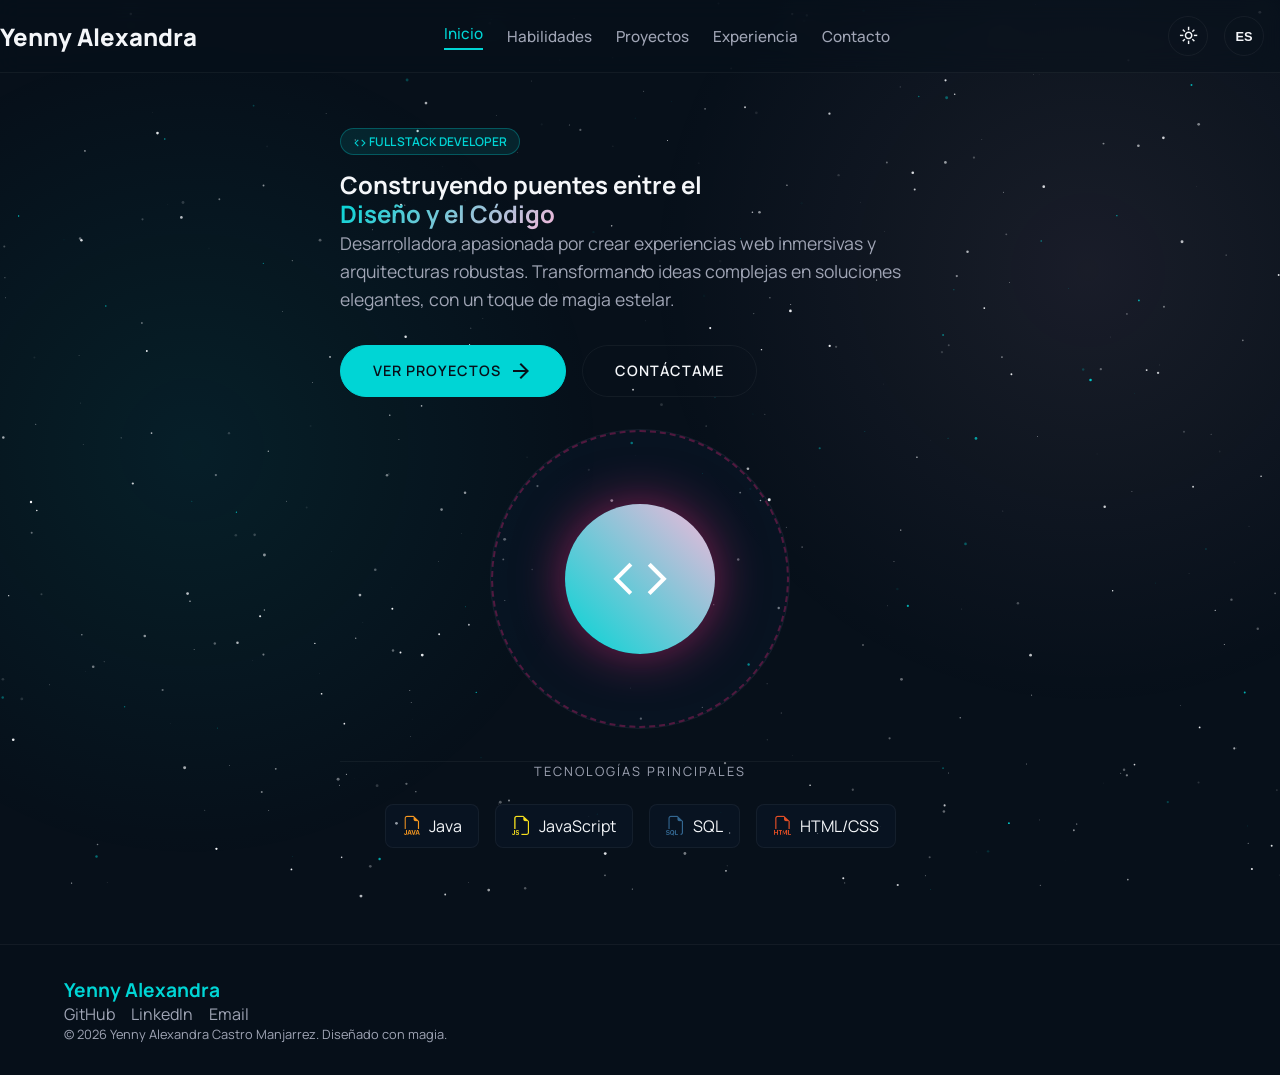
==== index.html @ cb9889ee "holi" ====
<!DOCTYPE html>
<html lang="es">
<head>
  <meta charset="UTF-8">
  <meta name="viewport" content="width=device-width, initial-scale=1.0">
  <title>Yenny Alexandra | Inicio</title>
  <link rel="stylesheet" href="/src/style.css">
  <link href="https://fonts.googleapis.com/css2?family=Material+Symbols+Outlined:opsz,wght,FILL,GRAD@20..48,100..700,0..1,-50..200" rel="stylesheet" />
  <link rel="stylesheet" href="https://cdn.jsdelivr.net/npm/bootstrap-icons@1.11.3/font/bootstrap-icons.min.css">
</head>
<body>
  <div class="gradient-bg"></div>
  <canvas id="starfield"></canvas>

  <nav class="navbar">
    <div class="container nav-container">
      <a href="/index.html" class="nav-brand">Yenny Alexandra</a>
      <div class="nav-links">
        <a href="/index.html" class="nav-link active" data-i18n="nav.home">Home</a>
        <a href="/skills.html" class="nav-link" data-i18n="nav.skills">Skills</a>
        <a href="/proyectos.html" class="nav-link" data-i18n="nav.projects">Projects</a>
        <a href="/experiencia.html" class="nav-link" data-i18n="nav.experience">Experience</a>
        <a href="/contacto.html" class="nav-link" data-i18n="nav.contact">Contact</a>
      </div>
      <div class="flex items-center gap-4" style="margin-left: 2rem; margin-right: 1rem;">
        <button id="theme-toggle" class="btn-icon" style="width: 2.5rem; height: 2.5rem;"><span class="material-symbols-outlined" style="font-size: 1.2rem;">light_mode</span></button>
        <button id="lang-toggle" class="btn-icon" style="width: 2.5rem; height: 2.5rem; font-weight: 700; font-size: 0.8rem;">ES</button>
      </div>
      <button id="mobile-menu-btn" class="mobile-menu-btn">
        <span class="material-symbols-outlined">menu</span>
      </button>
    </div>
    <div id="mobile-menu" class="mobile-menu">
      <a href="/index.html" class="nav-link active" data-i18n="nav.home">Home</a>
      <a href="/skills.html" class="nav-link" data-i18n="nav.skills">Skills</a>
      <a href="/proyectos.html" class="nav-link" data-i18n="nav.projects">Projects</a>
      <a href="/experiencia.html" class="nav-link" data-i18n="nav.experience">Experience</a>
      <a href="/contacto.html" class="nav-link" data-i18n="nav.contact">Contact</a>
    </div>
  </nav>

  <main class="container">
    <section class="flex flex-col md:flex-row items-center justify-between gap-8 animate-fade-up">
      <div style="flex: 1; max-width: 600px;">
        <div class="chip chip-comet mb-4">
          <span class="material-symbols-outlined" style="font-size: 14px; vertical-align: middle;">code</span> <span data-i18n="hero.subtitle">Full Stack Developer</span>
        </div>
        <h1 class="hero-title">
          <span data-i18n="hero.title1">Construyendo puentes entre el</span> <br>
          <span class="text-gradient" data-i18n="hero.title2">Diseño y el Código</span>
        </h1>
        <p class="text-muted mb-8" style="font-size: 1.1rem; line-height: 1.6;" data-i18n="hero.desc">
          Desarrolladora apasionada por crear experiencias web inmersivas y arquitecturas robustas. Transformando ideas complejas en soluciones elegantes, con un toque de magia estelar.
        </p>
        <div class="flex gap-4" style="flex-wrap: wrap;">
          <a href="/proyectos.html" class="btn btn-primary">
            <span data-i18n="hero.btn.projects">Ver Proyectos</span> <span class="material-symbols-outlined">arrow_forward</span>
          </a>
          <a href="/contacto.html" class="btn btn-outline" data-i18n="hero.btn.contact">
            Contáctame
          </a>
        </div>
      </div>
      <div style="flex: 1; display: flex; justify-content: center; position: relative;">
        <!-- Abstract Decoration -->
        <div class="glass-panel" style="width: 300px; height: 300px; border-radius: 50%; display: flex; align-items: center; justify-content: center; position: relative;">
          <div style="position: absolute; width: 100%; height: 100%; border: 2px dashed rgba(255,42,133,0.3); border-radius: 50%; animation: spin 20s linear infinite;"></div>
          <div style="width: 150px; height: 150px; background: linear-gradient(45deg, var(--accent-comet), var(--accent-sunset)); border-radius: 50%; box-shadow: 0 0 50px rgba(255,42,133,0.5); display: flex; align-items: center; justify-content: center;">
            <span class="material-symbols-outlined" style="font-size: 4rem; color: #fff;">code</span>
          </div>
        </div>
      </div>
    </section>

    <section class="mt-8 pt-8 animate-fade-up" style="border-top: 1px solid rgba(255,255,255,0.05); text-align: center;">
      <p class="text-muted mb-6" style="font-size: 0.8rem; text-transform: uppercase; letter-spacing: 2px;" data-i18n="tech.title">Tecnologías Principales</p>
      <div class="flex justify-center gap-4" style="flex-wrap: wrap;">
        <div class="glass-panel" style="padding: 0.5rem 1rem; border-radius: 0.5rem; display: flex; align-items: center; gap: 0.5rem;"><i class="bi bi-filetype-java" style="font-size: 1.2rem; color: #f89820;"></i> Java</div>
        <div class="glass-panel" style="padding: 0.5rem 1rem; border-radius: 0.5rem; display: flex; align-items: center; gap: 0.5rem;"><i class="bi bi-filetype-js" style="font-size: 1.2rem; color: #f7df1e;"></i> JavaScript</div>
        <div class="glass-panel" style="padding: 0.5rem 1rem; border-radius: 0.5rem; display: flex; align-items: center; gap: 0.5rem;"><i class="bi bi-filetype-sql" style="font-size: 1.2rem; color: #336791;"></i> SQL</div>
        <div class="glass-panel" style="padding: 0.5rem 1rem; border-radius: 0.5rem; display: flex; align-items: center; gap: 0.5rem;"><i class="bi bi-filetype-html" style="font-size: 1.2rem; color: #e34f26;"></i> HTML/CSS</div>
      </div>
    </section>
  </main>

  <footer>
    <div class="container footer-container">
      <div style="font-weight: 700; font-size: 1.2rem; color: var(--accent-comet);">Yenny Alexandra</div>
      <div class="flex gap-4">
        <a href="#" class="text-muted">GitHub</a>
        <a href="#" class="text-muted">LinkedIn</a>
        <a href="#" class="text-muted">Email</a>
      </div>
      <p class="text-muted" style="font-size: 0.8rem;" data-i18n="footer.desc">© 2026 Yenny Alexandra Castro Manjarrez. Designed with magic.</p>
    </div>
  </footer>

  <style>
    @keyframes spin { 100% { transform: rotate(360deg); } }
  </style>
  <script type="module" src="/src/main.js"></script>
</body>
</html>
---- src/style.css ----
@import url('https://fonts.googleapis.com/css2?family=Manrope:wght@400;500;600;700;800&family=JetBrains+Mono:wght@400;500&family=Inter:wght@400;500;600&display=swap');

:root {
  --bg-space: #07101a;
  --bg-cosmic: #0a1b2d;
  --accent-teal: #00D5D5;
  --accent-pink: #F4B8DA;
  --accent-purple: #9D7BCE;
  --accent-comet: #00D5D5; /* Primary accent mapped to teal */
  --accent-sunset: #F4B8DA; /* Secondary accent mapped to pink */
  --text-light: #F4F6F9;
  --text-muted: #A0A5B5;
  --font-main: 'Manrope', 'Inter', system-ui, sans-serif;
  --font-mono: 'JetBrains Mono', monospace;
  --navbar-bg: rgba(7, 16, 26, 0.4);
  --navbar-scrolled: rgba(7, 16, 26, 0.85);
  --glass-bg: rgba(10, 27, 45, 0.4);
  --glass-hover: rgba(10, 27, 45, 0.7);
  --glass-border: rgba(255, 255, 255, 0.05);
  --form-bg: rgba(17, 22, 37, 0.5);
  --modal-overlay: rgba(0, 0, 0, 0.6);
  --bg-glow-1: rgba(0, 213, 213, 0.08);
  --bg-glow-2: rgba(244, 184, 218, 0.08);
}

[data-theme="light"] {
  --bg-space: #f8fafc;
  --bg-cosmic: #ffffff;
  --accent-teal: #0284c7;
  --accent-pink: #d946ef;
  --accent-purple: #9333ea;
  --accent-comet: #0284c7;
  --accent-sunset: #d946ef;
  --text-light: #0f172a;
  --text-muted: #475569;
  --navbar-bg: rgba(248, 250, 252, 0.6);
  --navbar-scrolled: rgba(248, 250, 252, 0.9);
  --glass-bg: rgba(255, 255, 255, 0.6);
  --glass-hover: rgba(255, 255, 255, 0.95);
  --glass-border: rgba(0, 0, 0, 0.08);
  --form-bg: rgba(255, 255, 255, 0.8);
  --modal-overlay: rgba(255, 255, 255, 0.6);
  --bg-glow-1: rgba(2, 132, 199, 0.15);
  --bg-glow-2: rgba(217, 70, 239, 0.15);
}

* {
  box-sizing: border-box;
  margin: 0;
  padding: 0;
}

body {
  font-family: var(--font-main);
  background-color: var(--bg-space);
  color: var(--text-light);
  overflow-x: hidden;
  min-height: 100vh;
  display: flex;
  flex-direction: column;
  padding-top: 6rem;
}

/* Ambient Background */
.gradient-bg {
  position: fixed;
  inset: 0;
  z-index: -2;
  pointer-events: none;
  background: radial-gradient(circle at 15% 50%, var(--bg-glow-1), transparent 35%),
              radial-gradient(circle at 85% 30%, var(--bg-glow-2), transparent 35%);
}

#starfield {
  position: fixed;
  top: 0;
  left: 0;
  width: 100vw;
  height: 100vh;
  z-index: -1;
  pointer-events: none;
}

/* Utility */
.container {
  max-width: 1280px;
  margin: 0 auto;
  padding-inline: 1.5rem;
}
@media (min-width: 768px) {
  .container { padding-inline: 4rem; }
}

main {
  flex-grow: 1;
  padding-top: 2rem;
  padding-bottom: 6rem;
}

/* Typography */
h1, h2, h3, h4, h5, h6 { font-weight: 700; line-height: 1.2; }
a { text-decoration: none; color: inherit; transition: all 0.3s ease; }
ul { list-style: none; }

.text-gradient {
  background: linear-gradient(135deg, var(--accent-comet) 0%, var(--accent-sunset) 100%);
  -webkit-background-clip: text;
  -webkit-text-fill-color: transparent;
}
.text-muted { color: var(--text-muted); }
.text-comet { color: var(--accent-comet); }
.text-sunset { color: var(--accent-sunset); }

/* Navbar */
.navbar {
  position: fixed;
  top: 0;
  width: 100%;
  z-index: 50;
  background: var(--navbar-bg);
  backdrop-filter: blur(12px);
  -webkit-backdrop-filter: blur(12px);
  border-bottom: 1px solid var(--glass-border);
  transition: all 0.3s ease;
}
.navbar.scrolled {
  background: var(--navbar-scrolled);
  box-shadow: 0 4px 30px rgba(0, 0, 0, 0.3);
}

.nav-container {
  display: flex;
  justify-content: space-between;
  align-items: center;
  padding: 1rem 0;
}

.nav-brand {
  font-size: 1.5rem;
  font-weight: 800;
  color: var(--text-light);
  
}
.nav-brand:hover {
  transform: scale(1.05);
  color: var(--accent-comet);
}

.nav-links {
  display: none;
}
@media (min-width: 992px) {
  .nav-links {
    display: flex;
    align-items: center;
    gap: 1.5rem;
  }
}

.nav-link {
  font-size: 0.95rem;
  font-weight: 500;
  color: var(--text-muted);
  white-space: nowrap;
}
.nav-link:hover { color: var(--accent-comet); }
.nav-link.active {
  color: var(--accent-comet);
  border-bottom: 2px solid var(--accent-comet);
  padding-bottom: 4px;
}

.mobile-menu-btn {
  display: block;
  background: none;
  border: none;
  color: var(--text-light);
  font-size: 1.5rem;
  cursor: pointer;
}
@media (min-width: 992px) {
  .mobile-menu-btn { display: none; }
}

.mobile-menu {
  display: none;
  flex-direction: column;
  background: var(--navbar-scrolled);
  backdrop-filter: blur(10px);
  position: absolute;
  top: 100%;
  left: 0;
  width: 100%;
  padding: 1rem;
  border-bottom: 1px solid var(--glass-border);
}
.mobile-menu.active { display: flex; }
.mobile-menu .nav-link { padding: 1rem; display: block; border-bottom: 1px solid var(--glass-border); }

/* Buttons */
.btn {
  display: inline-flex;
  align-items: center;
  justify-content: center;
  gap: 0.5rem;
  padding: 0.8rem 2rem;
  border-radius: 9999px;
  font-weight: 600;
  font-size: 0.9rem;
  text-transform: uppercase;
  letter-spacing: 1px;
  cursor: pointer;
  border: none;
  transition: all 0.3s ease;
}

.btn-primary {
  background: var(--accent-teal);
  border: 1px solid var(--accent-teal);
  color: #07101a;
}
.btn-primary:hover {
  background: #00e5e5;
  border-color: #00e5e5;
  color: #07101a;
  box-shadow: 0 0 20px rgba(0, 213, 213, 0.4);
  transform: translateY(-2px);
}

.btn-outline {
  background: transparent;
  border: 1px solid var(--glass-border);
  color: var(--text-light);
}
.btn-outline:hover {
  border-color: var(--accent-comet);
  color: var(--accent-comet);
  background: rgba(0, 213, 213, 0.05);
  transform: translateY(-2px);
}

.btn-icon {
  display: inline-flex;
  align-items: center;
  justify-content: center;
  width: 3rem;
  height: 3rem;
  border-radius: 50%;
  border: 1px solid var(--glass-border);
  color: var(--text-light);
  background: transparent;
  transition: all 0.3s ease;
  flex-shrink: 0;
  cursor: pointer;
}
.btn-icon:hover {
  border-color: var(--accent-teal);
  color: var(--accent-teal);
  background: rgba(0, 213, 213, 0.05);
  transform: translateY(-2px);
}

/* Glass Panels & Cards */
.glass-panel {
  background: var(--glass-bg);
  backdrop-filter: blur(12px);
  -webkit-backdrop-filter: blur(12px);
  border: 1px solid var(--glass-border);
  border-radius: 1rem;
}

.glass-card {
  background: var(--glass-bg);
  backdrop-filter: blur(12px);
  border: 1px solid var(--glass-border);
  border-radius: 1rem;
  transition: all 0.3s ease;
}
.glass-card:hover {
  background: var(--glass-hover);
  border-color: var(--accent-comet);
  box-shadow: 0 10px 30px rgba(0, 213, 213, 0.15);
  transform: translateY(-4px);
}

.comet-card {
  position: relative;
  overflow: hidden;
}
.comet-card::before {
  content: '';
  position: absolute;
  top: -2px; left: -2px; right: -2px; bottom: -2px;
  background: linear-gradient(45deg, transparent, transparent, var(--accent-comet), var(--accent-sunset), transparent, transparent);
  background-size: 200% 200%;
  z-index: -1;
  opacity: 0;
  border-radius: inherit;
  transition: opacity 0.3s ease;
}
.comet-card:hover::before {
  opacity: 1;
  animation: cometScroll 3s linear infinite;
}

/* Flex Grid System (Vanilla CSS alternatives) */
.grid { display: grid; gap: 1.5rem; }
.grid-cols-1 { grid-template-columns: 1fr; }
.grid-cols-2 { grid-template-columns: repeat(2, 1fr); }
.gap-6 { gap: 1.5rem; }

@media (min-width: 768px) {
  .md\:grid-cols-2 { grid-template-columns: repeat(2, 1fr); }
  .md\:grid-cols-12 { grid-template-columns: repeat(12, 1fr); }
  .md\:col-span-4 { grid-column: span 4; }
  .md\:col-span-5 { grid-column: span 5; }
  .md\:col-span-7 { grid-column: span 7; }
  .md\:col-span-8 { grid-column: span 8; }
}
@media (min-width: 1024px) {
  .lg\:grid-cols-2 { grid-template-columns: repeat(2, 1fr); }
  .lg\:grid-cols-3 { grid-template-columns: repeat(3, 1fr); }
}

.flex { display: flex; }
.flex-col { flex-direction: column; }
.items-center { align-items: center; }
.justify-between { justify-content: space-between; }
.justify-center { justify-content: center; }
.gap-2 { gap: 0.5rem; }
.gap-4 { gap: 1rem; }
.gap-8 { gap: 2rem; }
.flex-grow { flex-grow: 1; }
.mx-auto { margin-left: auto;  }
.text-center { text-align: center; }
.w-full { width: 100%; }

/* Spacing */
.mb-2 { margin-bottom: 0.5rem; }
.mb-4 { margin-bottom: 1rem; }
.mb-6 { margin-bottom: 1.5rem; }
.mb-8 { margin-bottom: 2rem; }
.mt-4 { margin-top: 1rem; }
.mt-8 { margin-top: 2rem; }
.p-6 { padding: 1.5rem; }
.p-8 { padding: 2rem; }

/* Forms */
.form-input {
  width: 100%;
  background: var(--form-bg);
  border: 1px solid var(--glass-border);
  border-radius: 0.5rem;
  padding: 0.8rem 1rem;
  color: var(--text-light);
  font-family: var(--font-main);
  transition: all 0.3s ease;
}
.form-input:focus {
  outline: none;
  border-color: var(--accent-comet);
  box-shadow: 0 0 10px rgba(255, 42, 133, 0.2);
}

/* Footer */
footer {
  background: var(--navbar-scrolled);
  border-top: 1px solid var(--glass-border);
  padding: 2rem 0;
  margin-top: auto;
}

/* Modals */
.modal {
  position: fixed;
  inset: 0;
  z-index: 100;
  display: flex;
  align-items: center;
  justify-content: center;
  background: var(--modal-overlay);
  backdrop-filter: blur(5px);
  padding: 1.5rem;
  opacity: 0;
  pointer-events: none;
  transition: all 0.3s ease;
}
.modal.active {
  opacity: 1;
  pointer-events: auto;
}
.modal-content {
  position: relative;
  width: 100%;
  max-width: 1100px;
  background: var(--bg-cosmic);
  padding: 1rem;
  border-radius: 1rem;
  box-shadow: 0 10px 40px rgba(0,0,0,0.5);
  border: 1px solid var(--glass-border);
  transform: translateY(20px);
  transition: all 0.3s ease;
  height: 80vh;
  display: flex;
  flex-direction: column;
}
.modal.active .modal-content {
  transform: translateY(0);
}
.modal-header {
  display: flex;
  justify-content: space-between;
  align-items: center;
  margin-bottom: 1rem;
}
.modal-body {
  flex-grow: 1;
  position: relative;
  border-radius: 0.5rem;
  overflow: hidden;
  background: var(--bg-space);
}
.modal-body iframe {
  width: 100%;
  height: 100%;
  border: none;
}
.loading-spinner {
  position: absolute;
  top: 50%;
  left: 50%;
  transform: translate(-50%, -50%);
  display: flex;
  flex-direction: column;
  align-items: center;
  gap: 1rem;
  color: var(--text-muted);
}
.spinner {
  width: 40px;
  height: 40px;
  border: 4px solid rgba(0, 213, 213, 0.2);
  border-left-color: var(--accent-teal);
  border-radius: 50%;
  animation: spin 1s linear infinite;
}
@keyframes spin {
  100% { transform: rotate(360deg); }
}

/* Animations */
.animate-fade-up {
  animation: fadeUp 0.8s ease-out forwards;
}
@keyframes fadeUp {
  from { opacity: 0; transform: translateY(30px); }
  to { opacity: 1; transform: translateY(0); }
}

/* Timeline */
.timeline {
  position: relative;
  padding-left: 2rem;
}
.timeline::before {
  content: '';
  position: absolute;
  left: 0;
  top: 0;
  bottom: 0;
  width: 2px;
  background: linear-gradient(to bottom, var(--accent-comet), var(--accent-sunset));
  border-radius: 2px;
}
.timeline-item {
  position: relative;
  margin-bottom: 2rem;
}
.timeline-dot {
  position: absolute;
  left: -2.35rem;
  top: 0.25rem;
  width: 1rem;
  height: 1rem;
  border-radius: 50%;
  background: var(--accent-comet);
  box-shadow: 0 0 10px var(--accent-comet);
}
.timeline-item:nth-child(even) .timeline-dot {
  background: var(--accent-sunset);
  box-shadow: 0 0 10px var(--accent-sunset);
}

/* Chips */
.chip {
  display: inline-block;
  padding: 0.25rem 0.75rem;
  border-radius: 9999px;
  font-size: 0.75rem;
  font-weight: 600;
  text-transform: uppercase;
  background: rgba(255, 255, 255, 0.05);
  border: 1px solid rgba(255, 255, 255, 0.1);
  color: var(--text-light);
}
.chip-comet {
  background: rgba(0, 213, 213, 0.1);
  border-color: rgba(0, 213, 213, 0.3);
  color: var(--accent-comet);
}
.chip-sunset {
  background: rgba(244, 184, 218, 0.1);
  border-color: rgba(244, 184, 218, 0.3);
  color: var(--accent-sunset);
}
.chip-teal {
  background: rgba(0, 213, 213, 0.1);
  border-color: rgba(0, 213, 213, 0.3);
  color: var(--accent-teal);
}
.chip-purple {
  background: rgba(157, 123, 206, 0.1);
  border-color: rgba(157, 123, 206, 0.3);
  color: var(--accent-purple);
}
.chip-gray {
  background: rgba(255, 255, 255, 0.05);
  border-color: rgba(255, 255, 255, 0.15);
  color: var(--text-muted);
}
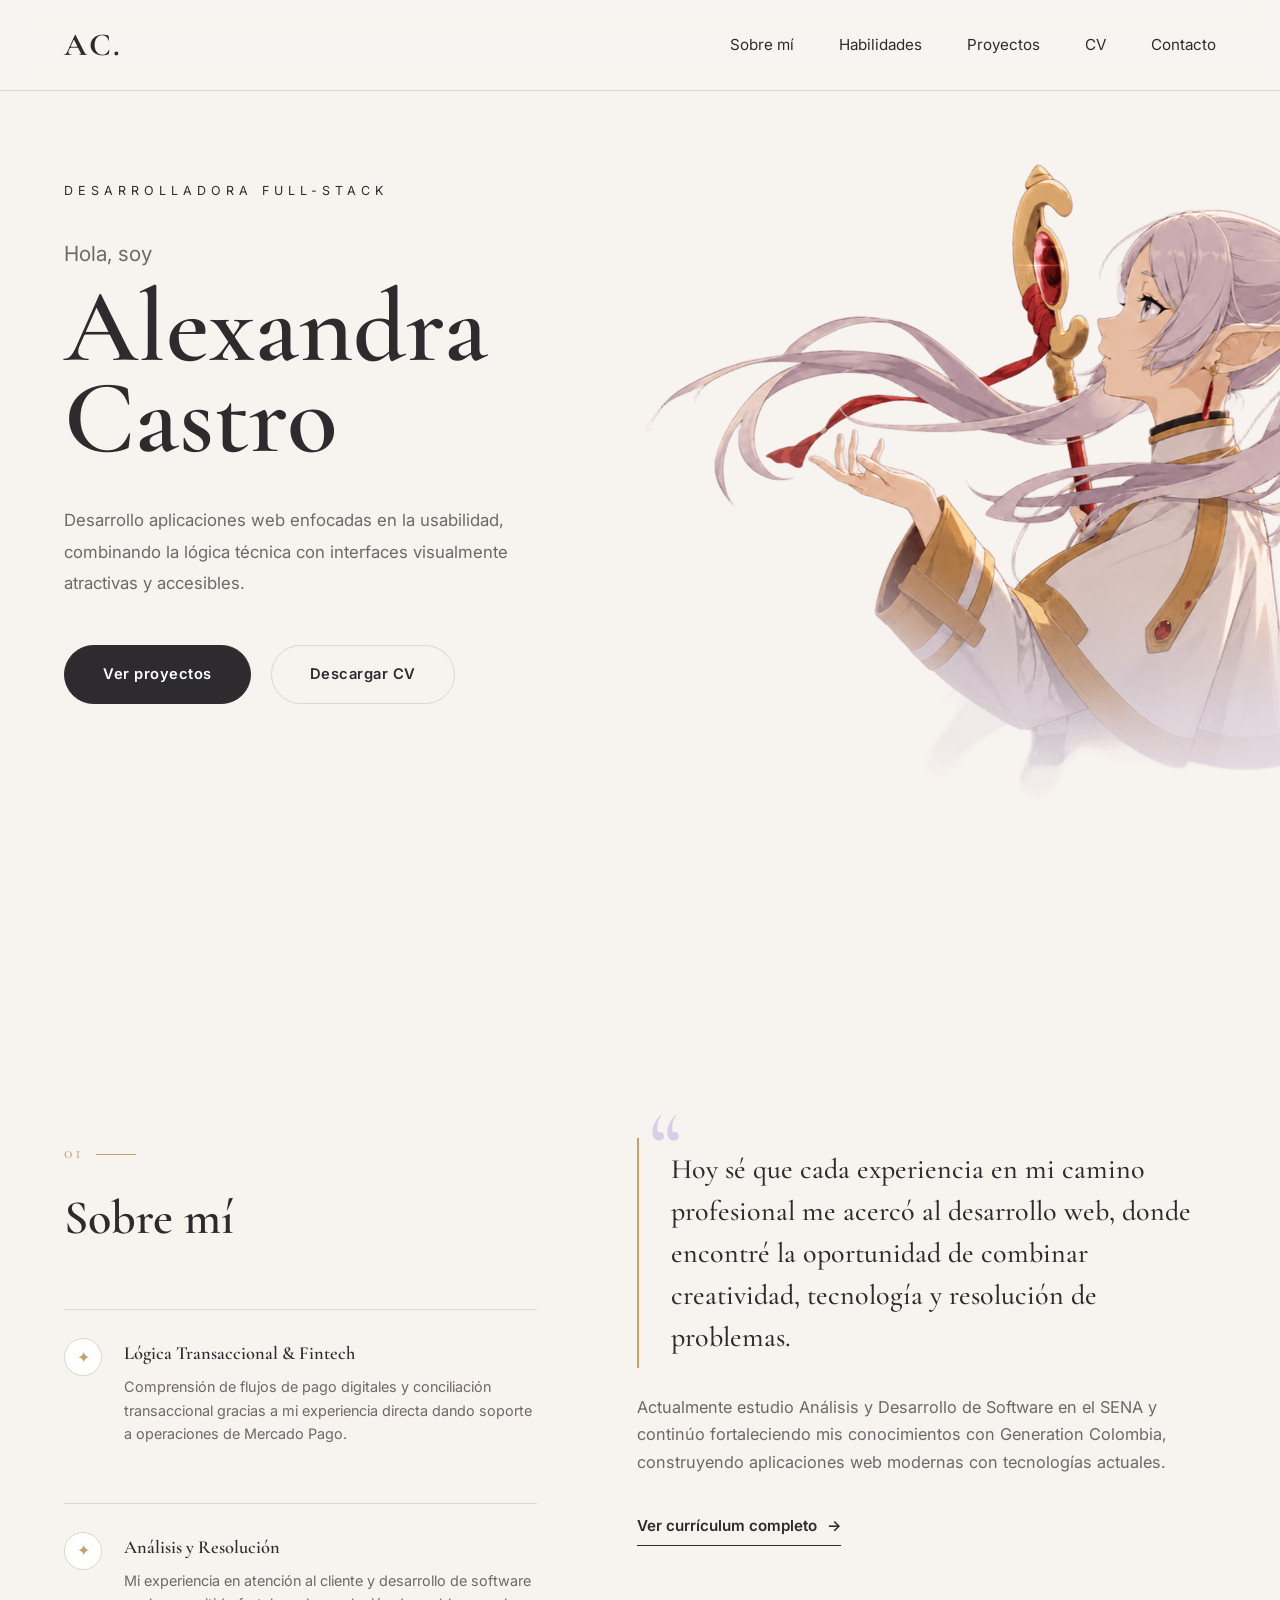
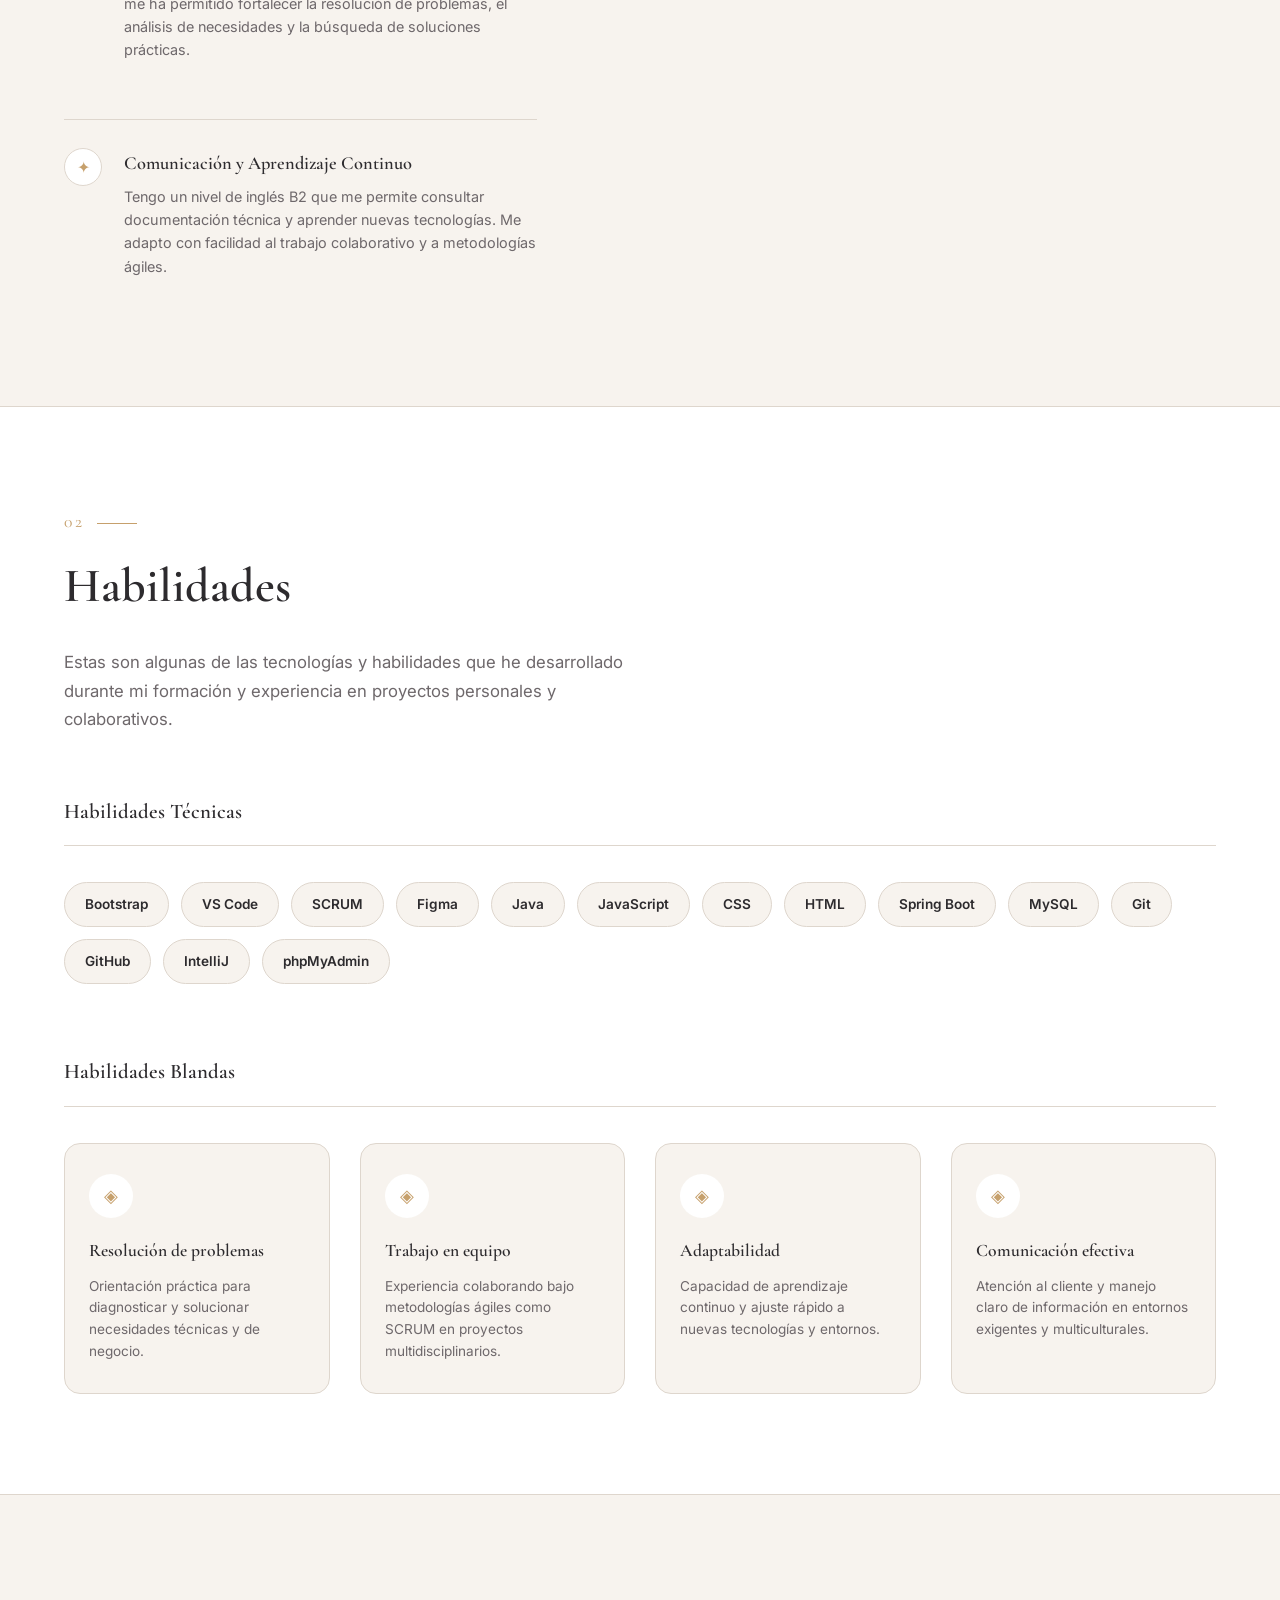
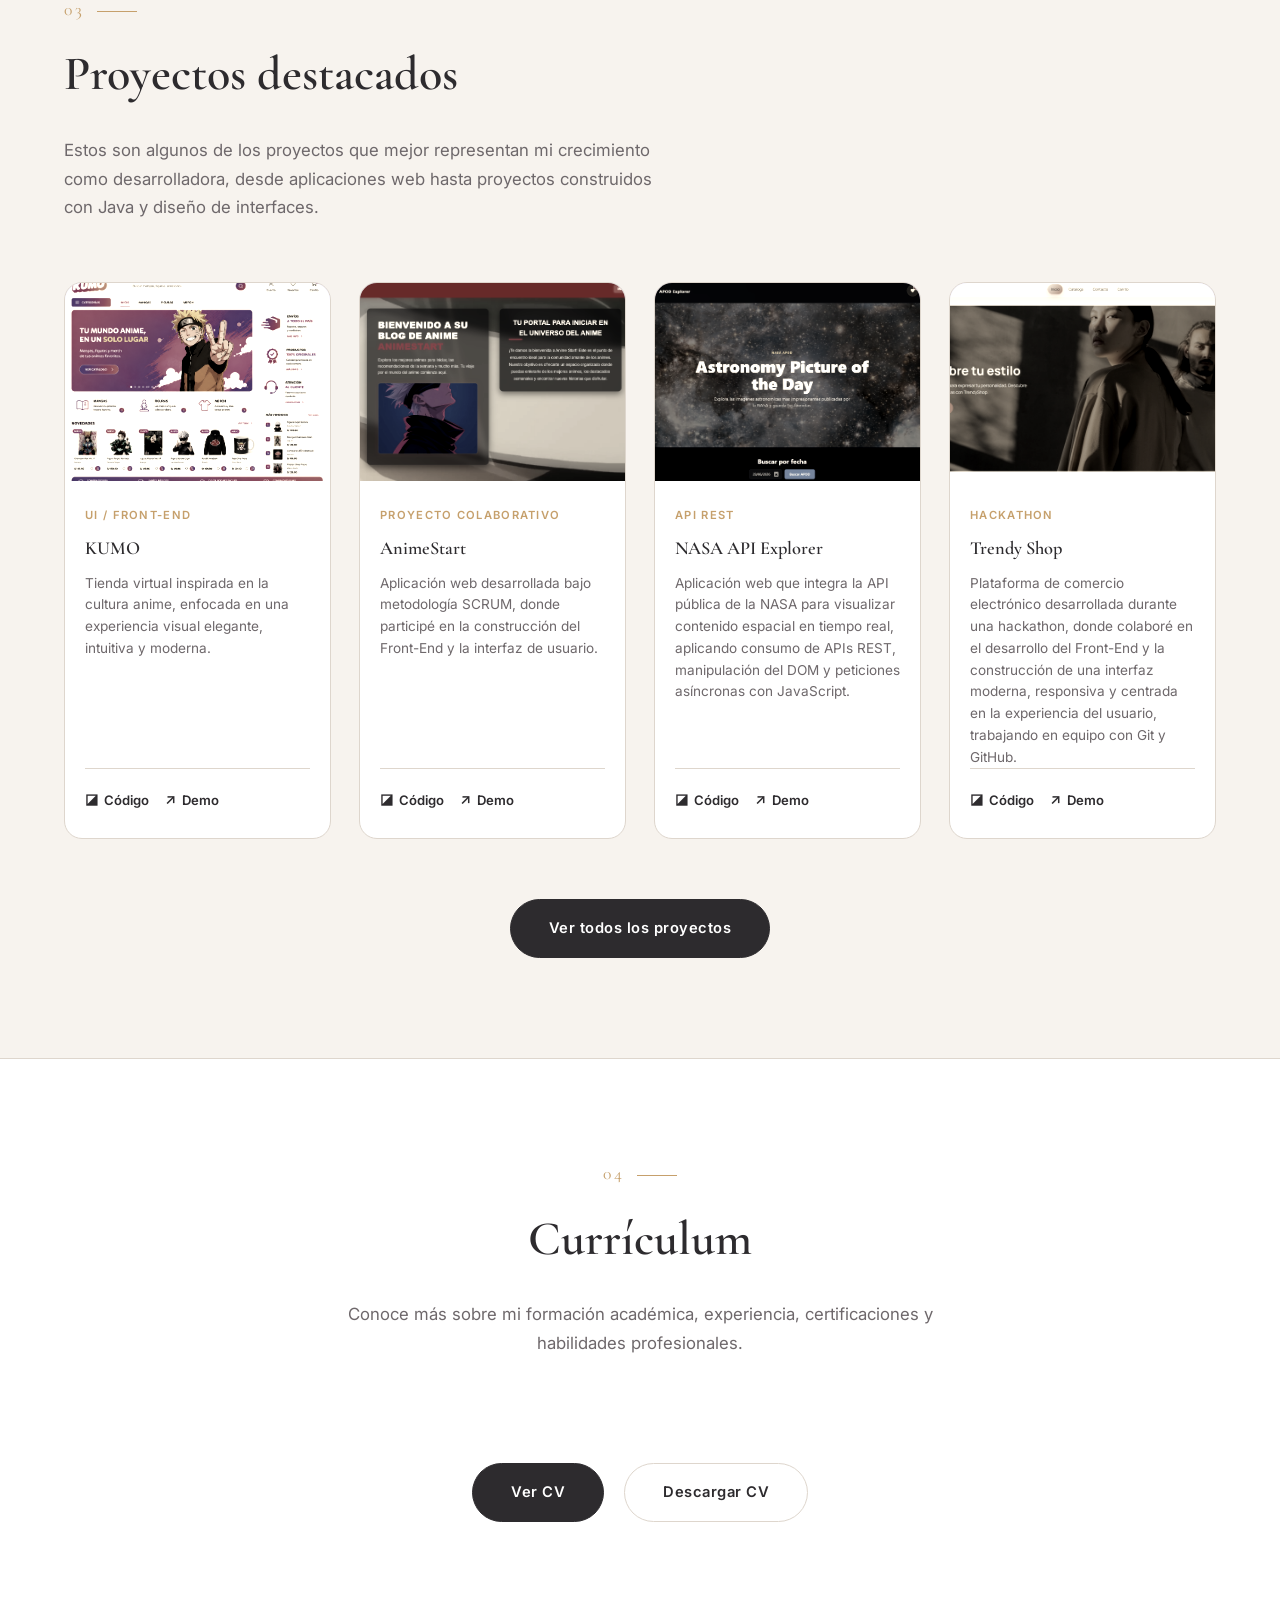
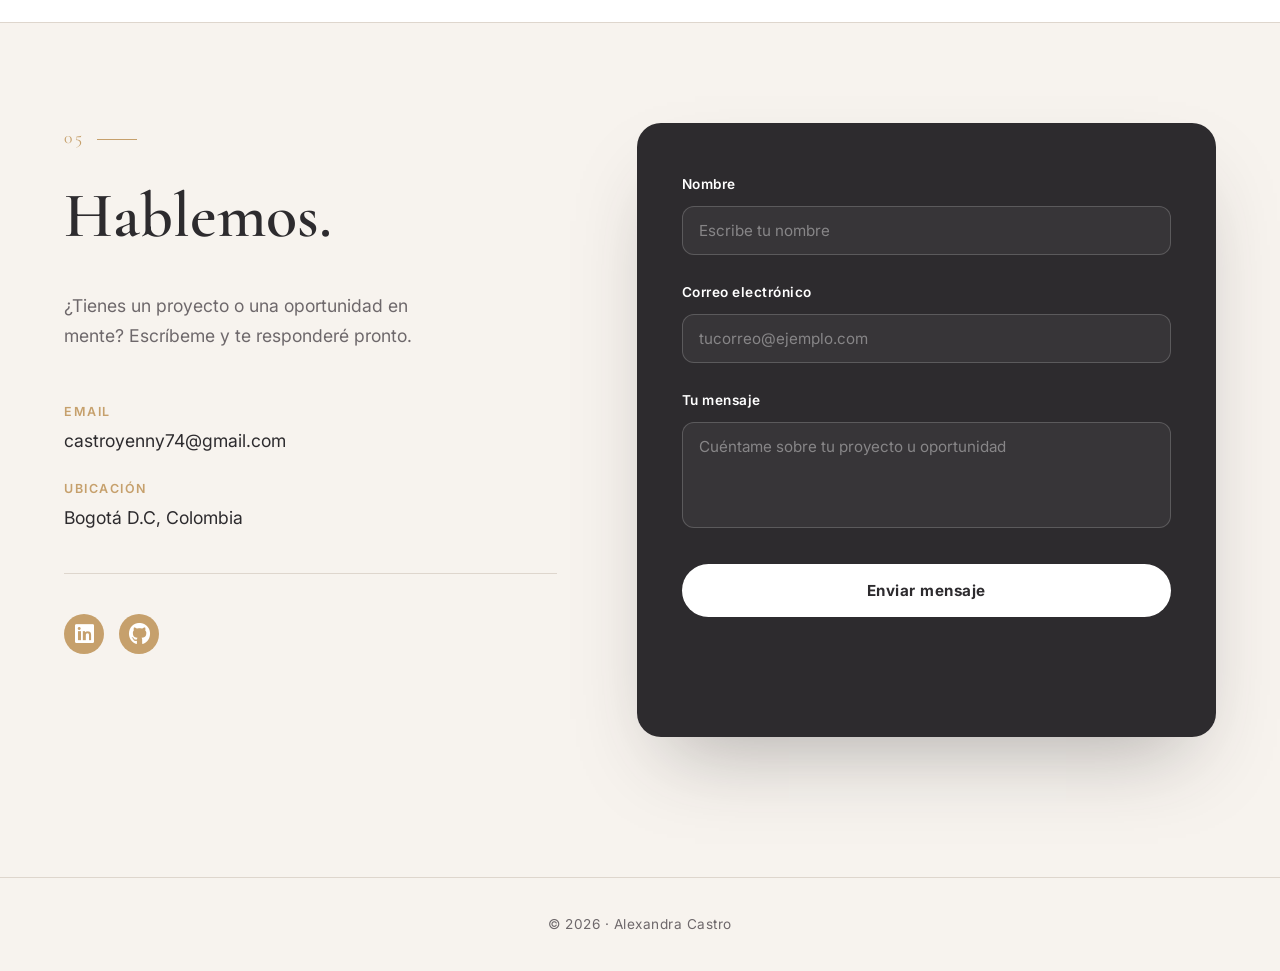
==== commit df029a8b: "Se suben cambios portafolio" ====
--- a/index.html
+++ b/index.html
@@ -1,103 +1,417 @@
 <!DOCTYPE html>
 <html lang="es">
+
 <head>
-  <meta charset="UTF-8">
-  <meta name="viewport" content="width=device-width, initial-scale=1.0">
-  <title>Yenny Alexandra | Inicio</title>
-  <link rel="stylesheet" href="/src/style.css">
-  <link href="https://fonts.googleapis.com/css2?family=Material+Symbols+Outlined:opsz,wght,FILL,GRAD@20..48,100..700,0..1,-50..200" rel="stylesheet" />
-  <link rel="stylesheet" href="https://cdn.jsdelivr.net/npm/bootstrap-icons@1.11.3/font/bootstrap-icons.min.css">
+    <meta charset="UTF-8">
+    <meta name="viewport" content="width=device-width, initial-scale=1.0">
+    <title>Alexandra Castro | Desarrolladora Full-Stack</title>
+    <link rel="preconnect" href="https://fonts.googleapis.com">
+    <link rel="preconnect" href="https://fonts.gstatic.com" crossorigin>
+    <link rel="icon" type="image/png" href="img/option.png">
+    <link rel="stylesheet" href="https://cdnjs.cloudflare.com/ajax/libs/font-awesome/6.5.2/css/all.min.css">
+    <link
+        href="https://fonts.googleapis.com/css2?family=Cormorant+Garamond:wght@400;500;600;700&family=Inter:wght@300;400;500;600&display=swap"
+        rel="stylesheet">
+    <link rel="stylesheet" href="css/style.css">
 </head>
+
 <body>
-  <div class="gradient-bg"></div>
-  <canvas id="starfield"></canvas>
-
-  <nav class="navbar">
-    <div class="container nav-container">
-      <a href="/index.html" class="nav-brand">Yenny Alexandra</a>
-      <div class="nav-links">
-        <a href="/index.html" class="nav-link active" data-i18n="nav.home">Home</a>
-        <a href="/skills.html" class="nav-link" data-i18n="nav.skills">Skills</a>
-        <a href="/proyectos.html" class="nav-link" data-i18n="nav.projects">Projects</a>
-        <a href="/experiencia.html" class="nav-link" data-i18n="nav.experience">Experience</a>
-        <a href="/contacto.html" class="nav-link" data-i18n="nav.contact">Contact</a>
-      </div>
-      <div class="flex items-center gap-4" style="margin-left: 2rem; margin-right: 1rem;">
-        <button id="theme-toggle" class="btn-icon" style="width: 2.5rem; height: 2.5rem;"><span class="material-symbols-outlined" style="font-size: 1.2rem;">light_mode</span></button>
-        <button id="lang-toggle" class="btn-icon" style="width: 2.5rem; height: 2.5rem; font-weight: 700; font-size: 0.8rem;">ES</button>
-      </div>
-      <button id="mobile-menu-btn" class="mobile-menu-btn">
-        <span class="material-symbols-outlined">menu</span>
-      </button>
-    </div>
-    <div id="mobile-menu" class="mobile-menu">
-      <a href="/index.html" class="nav-link active" data-i18n="nav.home">Home</a>
-      <a href="/skills.html" class="nav-link" data-i18n="nav.skills">Skills</a>
-      <a href="/proyectos.html" class="nav-link" data-i18n="nav.projects">Projects</a>
-      <a href="/experiencia.html" class="nav-link" data-i18n="nav.experience">Experience</a>
-      <a href="/contacto.html" class="nav-link" data-i18n="nav.contact">Contact</a>
-    </div>
-  </nav>
-
-  <main class="container">
-    <section class="flex flex-col md:flex-row items-center justify-between gap-8 animate-fade-up">
-      <div style="flex: 1; max-width: 600px;">
-        <div class="chip chip-comet mb-4">
-          <span class="material-symbols-outlined" style="font-size: 14px; vertical-align: middle;">code</span> <span data-i18n="hero.subtitle">Full Stack Developer</span>
+    <header class="encabezado">
+        <div class="contenedor">
+            <a href="#inicio" class="logo">AC.</a>
+            <nav class="barra-navegacion">
+                <ul class="enlaces-navegacion">
+                    <li><a href="#sobre-mi">Sobre mí</a></li>
+                    <li><a href="#habilidades">Habilidades</a></li>
+                    <li><a href="#proyectos">Proyectos</a></li>
+                    <li><a href="#cv">CV</a></li>
+                    <li><a href="#contacto">Contacto</a></li>
+                </ul>
+            </nav>
+            <button class="boton-menu" aria-label="Abrir menú">
+                <span></span>
+                <span></span>
+                <span></span>
+            </button>
         </div>
-        <h1 class="hero-title">
-          <span data-i18n="hero.title1">Construyendo puentes entre el</span> <br>
-          <span class="text-gradient" data-i18n="hero.title2">Diseño y el Código</span>
-        </h1>
-        <p class="text-muted mb-8" style="font-size: 1.1rem; line-height: 1.6;" data-i18n="hero.desc">
-          Desarrolladora apasionada por crear experiencias web inmersivas y arquitecturas robustas. Transformando ideas complejas en soluciones elegantes, con un toque de magia estelar.
-        </p>
-        <div class="flex gap-4" style="flex-wrap: wrap;">
-          <a href="/proyectos.html" class="btn btn-primary">
-            <span data-i18n="hero.btn.projects">Ver Proyectos</span> <span class="material-symbols-outlined">arrow_forward</span>
-          </a>
-          <a href="/contacto.html" class="btn btn-outline" data-i18n="hero.btn.contact">
-            Contáctame
-          </a>
+    </header>
+    <main>
+
+        <!-- =========================== Inicio ==================================0-->
+        <section id="inicio">
+            <div id="particulas-hero"></div>
+            <div class="contenedor">
+                <div class="contenido-inicio">
+                    <span>Desarrolladora Full-Stack</span>
+                    <p class="saludo-inicio">
+                        Hola, soy
+                    </p>
+                    <h1>
+                        Alexandra <br> Castro
+                    </h1>
+                    <p class="descripcion-inicio">
+                        Desarrollo aplicaciones web enfocadas en la usabilidad, combinando la lógica técnica con
+                        interfaces visualmente atractivas y accesibles.
+                    </p>
+                    <div class="botones-inicio">
+                        <a href="#proyectos" class="boton-primario">
+                            Ver proyectos
+                        </a>
+                        <a href="documentos/CV-YennyCastro.pdf" target="_blank" class="boton-secundario">
+                            Descargar CV
+                        </a>
+                    </div>
+                </div>
+                <figure class="imagen-inicio">
+                    <div class="tarjeta-fotografia">
+                        <img src="img/option.png" alt="Fotografía de Yenny Castro">
+                    </div>
+                </figure>
+            </div>
+        </section>
+
+        <!-- ===================================== Sobre mí =====================================-->
+        <section id="sobre-mi">
+            <div class="contenedor grid-sobre-mi">
+
+                <!-- Columna Izquierda: Títulos y Datos Clave -->
+                <div class="columna-titulo" data-reveal>
+                    <span class="numero-seccion">01</span>
+                    <h2>Sobre mí</h2>
+
+                    <!-- Datos clave resumidos de tu CV -->
+                    <div class="destacados-perfil" data-reveal="stagger">
+                        <div class="destacado-item">
+                            <span class="destacado-punto">✦</span>
+                            <div>
+                                <h4> Lógica Transaccional & Fintech </h4>
+                                <p>Comprensión de flujos de pago digitales y conciliación transaccional gracias a mi
+                                    experiencia directa dando soporte a operaciones de Mercado Pago.</p>
+                            </div>
+                        </div>
+                        <div class="destacado-item">
+                            <span class="destacado-punto">✦</span>
+                            <div>
+                                <h4>Análisis y Resolución</h4>
+                                <p>Mi experiencia en atención al cliente y desarrollo de software me ha permitido
+                                    fortalecer la resolución de problemas, el análisis de necesidades y la búsqueda de
+                                    soluciones prácticas.</p>
+                            </div>
+                        </div>
+                        <div class="destacado-item">
+                            <span class="destacado-punto">✦</span>
+                            <div>
+                                <h4>Comunicación y Aprendizaje Continuo</h4>
+                                <p>Tengo un nivel de inglés B2 que me permite consultar documentación técnica y aprender
+                                    nuevas tecnologías. Me adapto con facilidad al trabajo colaborativo y a metodologías
+                                    ágiles.</p>
+                            </div>
+                        </div>
+                    </div>
+                </div>
+
+                <!-- Columna Derecha: Tu Historia / Storytelling -->
+                <div class="columna-texto" data-reveal>
+                    <p class="parrafo-destacado">
+                        Hoy sé que cada experiencia en mi camino profesional me acercó al desarrollo web, donde encontré
+                        la oportunidad de combinar creatividad, tecnología y resolución de problemas.
+                    </p>
+
+                    <p>
+                        Actualmente estudio Análisis y Desarrollo de Software en el SENA y continúo fortaleciendo mis
+                        conocimientos con Generation Colombia, construyendo aplicaciones web modernas con
+                        tecnologías actuales.
+                    </p>
+
+                    <a href="#cv" class="enlace-texto">
+                        Ver currículum completo <span class="flecha">→</span>
+                    </a>
+                </div>
+        </section>
+
+        <!-- ==================== Habilidades ============================ -->
+        <section id="habilidades">
+            <div class="contenedor">
+                <span class="numero-seccion">02</span>
+                <h2>Habilidades</h2>
+                <p class="descripcion-seccion">
+                    Estas son algunas de las tecnologías y habilidades que he desarrollado
+                    durante mi formación y experiencia en proyectos personales y colaborativos.
+                </p>
+
+                <!-- Habilidades Técnicas -->
+                <div class="bloque-habilidades" data-reveal>
+                    <h3 class="titulo-bloque">Habilidades Técnicas</h3>
+                    
+
+                    <div class="chips-herramientas">
+                        <span class="chip-herramienta">Bootstrap</span>
+                        <span class="chip-herramienta">VS Code</span>
+                        <span class="chip-herramienta">SCRUM</span>
+                        <span class="chip-herramienta">Figma</span>
+                        <span class="chip-herramienta">Java</span>
+                        <span class="chip-herramienta">JavaScript</span>
+                        <span class="chip-herramienta">CSS</span>
+                        <span class="chip-herramienta">HTML</span>
+                        <span class="chip-herramienta">Spring Boot</span>
+                        <span class="chip-herramienta">MySQL</span>
+                        <span class="chip-herramienta">Git</span>
+                        <span class="chip-herramienta">GitHub</span>
+                        <span class="chip-herramienta">IntelliJ</span>
+                        <span class="chip-herramienta">phpMyAdmin</span>
+                    </div>
+                </div>
+
+                <!-- Habilidades Blandas -->
+                <div class="bloque-habilidades" data-reveal="stagger">
+                    <h3 class="titulo-bloque">Habilidades Blandas</h3>
+                    <div class="grid-blandas">
+                        <div class="habilidad-blanda">
+                            <span class="habilidad-blanda-icono">◈</span>
+                            <h4>Resolución de problemas</h4>
+                            <p>Orientación práctica para diagnosticar y solucionar necesidades técnicas y de negocio.
+                            </p>
+                        </div>
+                        <div class="habilidad-blanda">
+                            <span class="habilidad-blanda-icono">◈</span>
+                            <h4>Trabajo en equipo</h4>
+                            <p>Experiencia colaborando bajo metodologías ágiles como SCRUM en proyectos
+                                multidisciplinarios.</p>
+                        </div>
+                        <div class="habilidad-blanda">
+                            <span class="habilidad-blanda-icono">◈</span>
+                            <h4>Adaptabilidad</h4>
+                            <p>Capacidad de aprendizaje continuo y ajuste rápido a nuevas tecnologías y entornos.</p>
+                        </div>
+                        <div class="habilidad-blanda">
+                            <span class="habilidad-blanda-icono">◈</span>
+                            <h4>Comunicación efectiva</h4>
+                            <p>Atención al cliente y manejo claro de información en entornos exigentes y
+                                multiculturales.</p>
+                        </div>
+                    </div>
+                </div>
+            </div>
+        </section>
+
+        <!-- ================= PROYECTOS DESTACADOS ================= -->
+        <section id="proyectos">
+            <div class="contenedor">
+                <span class="numero-seccion">03</span>
+                <h2>Proyectos destacados</h2>
+                <p class="descripcion-seccion">
+                    Estos son algunos de los proyectos que mejor representan mi
+                    crecimiento como desarrolladora, desde aplicaciones web hasta
+                    proyectos construidos con Java y diseño de interfaces.
+                </p>
+                <div class="cuadricula-proyectos">
+                    <article class="tarjeta-proyecto">
+                        <div class="imagen-proyecto">
+                            <img src="img/kumo.png" alt="KUMO">
+                        </div>
+                        <div class="informacion-proyecto">
+                            <span class="categoria-proyecto">
+                                UI / Front-End
+                            </span>
+                            <h3>KUMO</h3>
+                            <p>
+                                Tienda virtual inspirada en la cultura anime,
+                                enfocada en una experiencia visual elegante,
+                                intuitiva y moderna.
+                            </p>
+                            <div class="enlaces-proyecto">
+                                <a href="https://github.com/Nachht/Kumo.git" target="_blank" class="enlace-proyecto"
+                                    aria-label="Ver código en GitHub">
+                                    <span class="icono-enlace">◪</span> Código
+                                </a>
+                                <a href="https://kumo-demo.vercel.app" target="_blank" class="enlace-proyecto"
+                                    aria-label="Ver demo en vivo">
+                                    <span class="icono-enlace">↗</span> Demo
+                                </a>
+                            </div>
+                        </div>
+                    </article>
+
+                    <article class="tarjeta-proyecto">
+                        <div class="imagen-proyecto">
+                            <img src="img/animestart.png" alt="AnimeStart">
+                        </div>
+                        <div class="informacion-proyecto">
+                            <span class="categoria-proyecto">
+                                Proyecto colaborativo
+                            </span>
+                            <h3>AnimeStart</h3>
+                            <p>
+                                Aplicación web desarrollada bajo metodología SCRUM,
+                                donde participé en la construcción del Front-End
+                                y la interfaz de usuario.
+                            </p>
+                            <div class="enlaces-proyecto">
+                                <a href="https://github.com/Nachht/AnimeStart" target="_blank" class="enlace-proyecto"
+                                    aria-label="Ver código en GitHub">
+                                    <span class="icono-enlace">◪</span> Código
+                                </a>
+                                <a href="https://animestart.pages.dev/" target="_blank" class="enlace-proyecto"
+                                    aria-label="Ver demo en vivo">
+                                    <span class="icono-enlace">↗</span> Demo
+                                </a>
+                            </div>
+                    </article>
+
+                    <article class="tarjeta-proyecto">
+                        <div class="imagen-proyecto">
+                            <img src="img/nasa.png" alt="NASA API Explorer">
+                        </div>
+                        <div class="informacion-proyecto">
+                            <span class="categoria-proyecto"> API REST </span>
+                            <h3>NASA API Explorer</h3>
+                            <p>
+                                Aplicación web que integra la API pública de la NASA para visualizar contenido espacial
+                                en tiempo real, aplicando consumo de APIs REST, manipulación del DOM y peticiones
+                                asíncronas con JavaScript.
+                            </p>
+                            <div class="enlaces-proyecto">
+                                <a href="https://github.com/Camilo-Sanchez144/LAB_Using_NASA_API.git" target="_blank"
+                                    class="enlace-proyecto" aria-label="Ver código en GitHub">
+                                    <span class="icono-enlace">◪</span> Código
+                                </a>
+                                <a href="https://lab-using-nasa-api.pages.dev/" target="_blank" class="enlace-proyecto"
+                                    aria-label="Ver demo en vivo">
+                                    <span class="icono-enlace">↗</span> Demo
+                                </a>
+                            </div>
+                    </article>
+
+                    <article class="tarjeta-proyecto">
+                        <div class="imagen-proyecto">
+                            <img src="img/trendyshop.png" alt="Trendy Shop">
+                        </div>
+                        <div class="informacion-proyecto">
+                            <span class="categoria-proyecto"> Hackathon </span>
+                            <h3>Trendy Shop</h3>
+                            <p>
+                                Plataforma de comercio electrónico desarrollada durante una hackathon, donde colaboré en
+                                el desarrollo del Front-End y la construcción de una interfaz moderna, responsiva y
+                                centrada en la experiencia del usuario, trabajando en equipo con Git y GitHub.
+                            </p>
+                            <div class="enlaces-proyecto">
+                                <a href="https://github.com/Raydan08x/trendy-shop.git" target="_blank"
+                                    class="enlace-proyecto" aria-label="Ver código en GitHub">
+                                    <span class="icono-enlace">◪</span> Código
+                                </a>
+                                <a href="https://trendy-shop.castroyenny74.workers.dev" target="_blank"
+                                    class="enlace-proyecto" aria-label="Ver demo en vivo">
+                                    <span class="icono-enlace">↗</span> Demo
+                                </a>
+                            </div>
+                    </article>
+
+                </div>
+                <div class="contenedor-boton-proyectos">
+                    <a href="https://github.com/YenCastro?tab=repositories" class="boton-primario" target="_blank"
+                        rel="noopener noreferrer">
+                        Ver todos los proyectos
+                    </a>
+                </div>
+            </div>
+        </section>
+
+        <!-- ================= CV ================= -->
+        <section id="cv">
+            <div class="contenedor">
+                <span class="numero-seccion">04</span>
+                <h2>Currículum</h2>
+                <p class="descripcion-seccion">
+                    Conoce más sobre mi formación académica, experiencia,
+                    certificaciones y habilidades profesionales.
+                </p>
+                <div class="botones-inicio">
+                    <a href="documentos/CV-YennyCastro.pdf" target="_blank" class="boton-primario">
+                        Ver CV
+                    </a>
+                    <a href="documentos/CV-YennyCastro.pdf" download class="boton-secundario">
+                        Descargar CV
+                    </a>
+                </div>
+            </div>
+        </section>
+
+        <!-- ================= CONTACTO ================= -->
+        <section id="contacto">
+            <div class="contenedor grid-contacto">
+
+                <!-- Columna Izquierda -->
+                <div class="contacto-info" data-reveal>
+                    <span class="numero-seccion">05</span>
+                    <h2>Hablemos.</h2>
+                    <p class="contacto-subtitulo">
+                        ¿Tienes un proyecto o una oportunidad en mente? Escríbeme y te responderé pronto.
+                    </p>
+
+                    <div class="contacto-detalle">
+                        <div class="detalle-item">
+                            <span class="detalle-label">Email</span>
+                            <a href="mailto:castroyenny74@gmail.com">castroyenny74@gmail.com</a>
+                        </div>
+                        <div class="detalle-item">
+                            <span class="detalle-label">Ubicación</span>
+                            <span>Bogotá D.C, Colombia</span>
+                        </div>
+                    </div>
+
+                    <div class="redes-sociales">
+                        <a href="https://linkedin.com/in/alexandra-castro-web-developer" class="red-social"
+                            aria-label="LinkedIn" target="_blank" rel="noopener noreferrer">
+                            <i class="fa-brands fa-linkedin"></i>
+                        </a>
+
+                        <a href="https://github.com/YenCastro" class="red-social" aria-label="GitHub" target="_blank"
+                            rel="noopener noreferrer">
+                            <i class="fa-brands fa-github"></i>
+                        </a>
+                    </div>
+
+                </div>
+
+                <!-- Columna Derecha: Formulario -->
+                <form class="tarjeta-formulario" id="formulario-contacto" action="https://formspree.io/f/xeeyagjl"
+                    method="POST" data-reveal>
+
+                    <div class="campo-formulario">
+                        <label for="nombre">Nombre</label>
+                        <input type="text" id="nombre" name="name" placeholder="Escribe tu nombre" required>
+                    </div>
+
+                    <div class="campo-formulario">
+                        <label for="email">Correo electrónico</label>
+                        <input type="email" id="email" name="email" placeholder="tucorreo@ejemplo.com" required>
+                    </div>
+
+                    <div class="campo-formulario">
+                        <label for="mensaje">Tu mensaje</label>
+                        <textarea id="mensaje" name="message" rows="4"
+                            placeholder="Cuéntame sobre tu proyecto u oportunidad" required></textarea>
+                    </div>
+
+                    <button type="submit" class="boton-enviar" id="btnEnviar">
+                        Enviar mensaje
+                    </button>
+
+                    <p id="mensajeFormulario"></p>
+                </form>
+
+            </div>
+        </section>
+
+    </main>
+
+    <!-- ================= PIE DE PÁGINA ================= -->
+    <footer>
+        <div class="contenedor">
+            <p>© 2026 · Alexandra Castro</p>
         </div>
-      </div>
-      <div style="flex: 1; display: flex; justify-content: center; position: relative;">
-        <!-- Abstract Decoration -->
-        <div class="glass-panel" style="width: 300px; height: 300px; border-radius: 50%; display: flex; align-items: center; justify-content: center; position: relative;">
-          <div style="position: absolute; width: 100%; height: 100%; border: 2px dashed rgba(255,42,133,0.3); border-radius: 50%; animation: spin 20s linear infinite;"></div>
-          <div style="width: 150px; height: 150px; background: linear-gradient(45deg, var(--accent-comet), var(--accent-sunset)); border-radius: 50%; box-shadow: 0 0 50px rgba(255,42,133,0.5); display: flex; align-items: center; justify-content: center;">
-            <span class="material-symbols-outlined" style="font-size: 4rem; color: #fff;">code</span>
-          </div>
-        </div>
-      </div>
-    </section>
-
-    <section class="mt-8 pt-8 animate-fade-up" style="border-top: 1px solid rgba(255,255,255,0.05); text-align: center;">
-      <p class="text-muted mb-6" style="font-size: 0.8rem; text-transform: uppercase; letter-spacing: 2px;" data-i18n="tech.title">Tecnologías Principales</p>
-      <div class="flex justify-center gap-4" style="flex-wrap: wrap;">
-        <div class="glass-panel" style="padding: 0.5rem 1rem; border-radius: 0.5rem; display: flex; align-items: center; gap: 0.5rem;"><i class="bi bi-filetype-java" style="font-size: 1.2rem; color: #f89820;"></i> Java</div>
-        <div class="glass-panel" style="padding: 0.5rem 1rem; border-radius: 0.5rem; display: flex; align-items: center; gap: 0.5rem;"><i class="bi bi-filetype-js" style="font-size: 1.2rem; color: #f7df1e;"></i> JavaScript</div>
-        <div class="glass-panel" style="padding: 0.5rem 1rem; border-radius: 0.5rem; display: flex; align-items: center; gap: 0.5rem;"><i class="bi bi-filetype-sql" style="font-size: 1.2rem; color: #336791;"></i> SQL</div>
-        <div class="glass-panel" style="padding: 0.5rem 1rem; border-radius: 0.5rem; display: flex; align-items: center; gap: 0.5rem;"><i class="bi bi-filetype-html" style="font-size: 1.2rem; color: #e34f26;"></i> HTML/CSS</div>
-      </div>
-    </section>
-  </main>
-
-  <footer>
-    <div class="container footer-container">
-      <div style="font-weight: 700; font-size: 1.2rem; color: var(--accent-comet);">Yenny Alexandra</div>
-      <div class="flex gap-4">
-        <a href="#" class="text-muted">GitHub</a>
-        <a href="#" class="text-muted">LinkedIn</a>
-        <a href="#" class="text-muted">Email</a>
-      </div>
-      <p class="text-muted" style="font-size: 0.8rem;" data-i18n="footer.desc">© 2026 Yenny Alexandra Castro Manjarrez. Designed with magic.</p>
-    </div>
-  </footer>
-
-  <style>
-    @keyframes spin { 100% { transform: rotate(360deg); } }
-  </style>
-  <script type="module" src="/src/main.js"></script>
+    </footer>
+    <script src="js/main.js"></script>
 </body>
-</html>
+
+</html>
--- a/css/style.css
+++ b/css/style.css
@@ -0,0 +1,1120 @@
+/* ===============================   VARIABLES Y CONFIGURACIÓN GENERAL   =============================== */
+
+:root {
+    --background: #F7F3EE;
+    --white: #FFFFFF;
+    --text: #2D2B2E;
+    --text-light: #6E686B;
+    --accent: #C6A06C;
+    --secondary: #D8CEE8;
+    --highlight: #8D4A56;
+    --border: #DED6CD;
+    --title-font: "Cormorant Garamond", serif;
+    --body-font: "Inter", sans-serif;
+    --transition: .4s ease;
+}
+
+* {
+    margin: 0;
+    padding: 0;
+    box-sizing: border-box;
+}
+
+html {
+    scroll-behavior: smooth;
+}
+
+body {
+    background: var(--background);
+    color: var(--text);
+    font-family: var(--body-font);
+    line-height: 1.7;
+}
+
+img {
+    width: 100%;
+    display: block;
+}
+
+a {
+    text-decoration: none;
+    color: inherit;
+}
+
+ul {
+    list-style: none;
+}
+
+section {
+    padding: 100px 0;
+}
+
+.contenedor {
+    width: 90%;
+    max-width: 1250px;
+    margin: auto;
+}
+
+/* ===============================   TIPOGRAFÍA Y TÍTULOS GENERALES   =============================== */
+
+h1, h2, h3 {
+    font-family: var(--title-font);
+    font-weight: 600;
+}
+
+h1 {
+    font-size: 5.5rem;
+    line-height: .95;
+}
+
+h2 {
+    font-size: 3rem;
+    margin-bottom: 30px;
+}
+
+h3 {
+    font-size: 1.6rem;
+}
+
+p {
+    color: var(--text-light);
+    font-size: 1rem;
+}
+
+.descripcion-seccion {
+    max-width: 600px;
+    font-size: 1.05rem;
+    margin-top: -10px;
+    margin-bottom: 60px;
+}
+
+/* Etiqueta de numeración decorativa de cada sección */
+.numero-seccion {
+    display: inline-flex;
+    align-items: center;
+    font-family: var(--title-font);
+    font-size: 1.1rem;
+    color: var(--accent);
+    letter-spacing: 3px;
+    margin-bottom: 20px;
+}
+
+.numero-seccion::after {
+    content: "";
+    display: inline-block;
+    width: 40px;
+    height: 1px;
+    background: var(--accent);
+    margin-left: 12px;
+    vertical-align: middle;
+}
+
+
+/* ===============================   COMPONENTES REUTILIZABLES (BOTONES Y ENLACES)   =============================== */
+   
+.boton-primario,
+.boton-secundario {
+    display: inline-flex;
+    align-items: center;
+    justify-content: center;
+    padding: 16px 38px;
+    font-size: .92rem;
+    font-weight: 600;
+    letter-spacing: .5px;
+    border-radius: 50px;
+    transition: var(--transition);
+    cursor: pointer;
+}
+
+.boton-primario {
+    background: var(--text);
+    color: var(--white);
+    border: 1px solid var(--text);
+}
+
+.boton-primario:hover {
+    background: transparent;
+    color: var(--text);
+    transform: translateY(-3px);
+    box-shadow: 0 15px 30px -15px rgba(45,43,46,.4);
+}
+
+.boton-secundario {
+    background: transparent;
+    color: var(--text);
+    border: 1px solid var(--border);
+}
+
+.boton-secundario:hover {
+    border-color: var(--text);
+    background: var(--text);
+    color: var(--white);
+    transform: translateY(-3px);
+}
+
+/* Enlaces de texto con flecha interactiva */
+.enlace-texto {
+    display: inline-flex;
+    align-items: center;
+    gap: 8px;
+    margin-top: 25px;
+    font-weight: 600;
+    color: var(--text);
+    transition: var(--transition);
+    align-self: flex-start;
+}
+
+.enlace-texto:hover {
+    color: var(--accent);
+    transform: translateX(6px);
+}
+
+.enlace-texto .flecha {
+    transition: transform var(--transition);
+}
+
+.enlace-texto:hover .flecha {
+    transform: translateX(6px);
+}
+
+
+/* ===============================   ENCABEZADO (HEADER)   =============================== */
+
+.encabezado {
+    position: fixed;
+    top: 0;
+    left: 0;
+    width: 100%;
+    background: rgba(248, 245, 241, .92);
+    backdrop-filter: blur(12px);
+    z-index: 999;
+    border-bottom: 1px solid var(--border);
+}
+
+.encabezado .contenedor {
+    display: flex;
+    justify-content: space-between;
+    align-items: center;
+    height: 90px;
+}
+
+.logo {
+    font-family: var(--title-font);
+    font-size: 2rem;
+    font-weight: 700;
+    letter-spacing: 2px;
+}
+
+.enlaces-navegacion {
+    display: flex;
+    gap: 45px;
+}
+
+.enlaces-navegacion a {
+    font-size: .95rem;
+    transition: var(--transition);
+}
+
+.enlaces-navegacion a:hover {
+    color: var(--accent);
+}
+
+.boton-menu {
+    display: none;
+    background: none;
+    border: none;
+    cursor: pointer;
+}
+
+.boton-menu span {
+    display: block;
+    width: 25px;
+    height: 2px;
+    background: var(--text);
+    margin: 5px;
+}
+
+
+/* ===============================   SECCIÓN INICIO (HERO)  =============================== */
+
+#inicio {
+    min-height: 100vh;
+    display: flex;
+    align-items: flex-start; 
+    padding-top: 180px;      
+    overflow: hidden;
+}
+
+#inicio .contenedor {
+    display: grid;
+    grid-template-columns: 1fr 1fr;
+    align-items: start;      
+    gap: 100px;
+}
+
+/* Columna de Contenido (Texto) */
+.contenido-inicio {
+    display: flex;
+    flex-direction: column;
+    justify-content: center;
+}
+
+.contenido-inicio span {
+    letter-spacing: 5px;
+    text-transform: uppercase;
+    font-size: .78rem;
+    color: var(--text);
+}
+
+.saludo-inicio {
+    margin-top: 35px;
+    font-size: 1.3rem;
+    color: var(--text-light);
+}
+
+.contenido-inicio h1 {
+    margin-top: 10px;
+    font-size: 6.5rem; /* Ajustado para balance en resoluciones estándar */
+    line-height: .88;
+    font-weight: 600;
+}
+
+.descripcion-inicio {
+    margin-top: 40px;
+    max-width: 520px;
+    font-size: 1.05rem;
+    line-height: 1.9;
+}
+
+.botones-inicio {
+    margin-top: 45px;
+    display: flex;
+    gap: 20px;
+}
+
+/* Columna de Imagen */
+.imagen-inicio {
+    width: 100%;
+    max-width: 600px;
+    align-self: flex-start;
+}
+
+.tarjeta-fotografia {
+    background: transparent;
+    border: none;
+    box-shadow: none;
+    overflow: visible;
+}
+
+.tarjeta-fotografia img {
+    width: 180%;
+    transform: translate(-140px, -70px);
+    animation: zoom 12s ease infinite;
+}
+
+@keyframes zoom {
+    0%, 100% {
+        transform: translate(-140px, -70px) scale(1);
+    }
+    50% {
+        transform: translate(-140px, -70px) scale(1.05);
+    }
+}
+
+
+/*==========================         SOBRE MÍ            ===========================*/
+
+#sobre-mi{
+    position:relative;
+}
+
+.grid-sobre-mi{
+    display:grid;
+    grid-template-columns:.9fr 1.1fr;
+    gap:100px;
+}
+
+/* ---------- Columna Izquierda ---------- */
+.columna-titulo{
+    position:sticky;
+    top:130px;
+    align-self:start;
+}
+
+.numero-seccion{
+    display:block;
+    font-family:var(--title-font);
+    font-size:1.1rem;
+    color:var(--accent);
+    letter-spacing:3px;
+    margin-bottom:10px;
+}
+
+.numero-seccion::after{
+    content:"";
+    display:inline-block;
+    width:40px;
+    height:1px;
+    background:var(--accent);
+    margin-left:12px;
+    vertical-align:middle;
+}
+
+.columna-titulo h2{
+    position:relative;
+    margin-bottom:50px;
+}
+
+.destacados-perfil{
+    display:flex;
+    flex-direction:column;
+    gap:30px;
+}
+
+.destacado-item{
+    display:flex;
+    align-items:flex-start;
+    gap:22px;
+    padding:28px 0;
+    border-top:1px solid var(--border);
+}
+
+.destacado-punto{
+    display:flex;
+    align-items:center;
+    justify-content:center;
+    width:38px;
+    height:38px;
+    flex-shrink:0;
+    border-radius:50%;
+    background:var(--white);
+    border:1px solid var(--border);
+    color:var(--accent);
+    font-size:1rem;
+    transition:var(--transition);
+}
+
+.destacado-item:hover .destacado-punto{
+    background:var(--accent);
+    color:var(--white);
+    border-color:var(--accent);
+    transform:scale(1.08);
+}
+
+.destacado-item h4{
+    font-family:var(--title-font);
+    font-size:1.15rem;
+    font-weight:600;
+    margin-bottom:6px;
+    color:var(--text);
+}
+
+.destacado-item p{
+    font-size:.9rem;
+    line-height:1.6;
+}
+
+/* ---------- Columna Derecha ---------- */
+.columna-texto{
+    display:flex;
+    flex-direction:column;
+    gap:26px;
+}
+
+.parrafo-destacado{
+    font-family:var(--title-font);
+    font-size:1.75rem;
+    font-weight:500;
+    line-height:1.5;
+    color:var(--text);
+    position:relative;
+    padding:10px 0 10px 32px;
+    border-left:2px solid var(--accent);
+}
+
+.parrafo-destacado::before{
+    content:"“";
+    position:absolute;
+    top:-40px;
+    left:10px;
+    font-family:var(--title-font);
+    font-size:6rem;
+    color:var(--secondary);
+    line-height:1;
+    z-index:-1;
+}
+
+.columna-texto p:not(.parrafo-destacado){
+    font-size:1.02rem;
+    color:var(--text-light);
+}
+
+.enlace-texto{
+    display:inline-flex;
+    align-items:center;
+    gap:10px;
+    margin-top:10px;
+    font-family:var(--body-font);
+    font-size:.95rem;
+    font-weight:600;
+    color:var(--text);
+    width:fit-content;
+    padding-bottom:6px;
+    border-bottom:1px solid var(--text);
+    transition:var(--transition);
+}
+
+.enlace-texto .flecha{
+    transition:transform var(--transition);
+    display:inline-block;
+}
+
+.enlace-texto:hover{
+    color:var(--accent);
+    border-color:var(--accent);
+}
+
+.enlace-texto:hover .flecha{
+    transform:translateX(6px);
+}
+
+/* ---------- Responsive ---------- */
+@media (max-width:900px){
+    .grid-sobre-mi{
+        grid-template-columns:1fr;
+        gap:60px;
+    }
+
+    .columna-titulo{
+        position:static;
+    }
+
+    .parrafo-destacado{
+        font-size:1.4rem;
+    }
+}
+
+
+/*==========================         HABILIDADES            ===========================*/
+#habilidades{
+    background:var(--white);
+    border-top:1px solid var(--border);
+    border-bottom:1px solid var(--border);
+}
+
+.bloque-habilidades{
+    margin-bottom:70px;
+}
+
+.bloque-habilidades:last-child{
+    margin-bottom:0;
+}
+
+.titulo-bloque{
+    font-size:1.3rem;
+    margin-bottom:36px;
+    padding-bottom:16px;
+    border-bottom:1px solid var(--border);
+    color:var(--text);
+}
+
+/* ---------- Habilidades Técnicas ---------- */
+.grid-tecnicas{
+    display:grid;
+    grid-template-columns:repeat(2, 1fr);
+    gap:22px 50px;
+    margin-bottom:36px;
+}
+
+.habilidad-tecnica{
+    padding-bottom:20px;
+    border-bottom:1px solid var(--border);
+}
+
+.habilidad-encabezado{
+    display:flex;
+    justify-content:space-between;
+    align-items:center;
+    font-size:.98rem;
+    font-weight:600;
+    color:var(--text);
+}
+
+.nivel-puntos{
+    display:flex;
+    gap:6px;
+}
+
+.punto{
+    width:8px;
+    height:8px;
+    border-radius:50%;
+    background:var(--border);
+    transition:var(--transition);
+}
+
+.punto.activo{
+    background:var(--accent);
+}
+
+.habilidad-tecnica:hover .punto.activo{
+    background:var(--highlight);
+}
+
+@media (max-width:900px){
+    .grid-tecnicas{
+        grid-template-columns:1fr;
+    }
+}
+
+/* Activa la animación cuando el bloque entra en pantalla */
+.bloque-habilidades.visible .barra-progreso span{
+    width:var(--ancho, 100%);
+}
+
+/* ---------- Chips de herramientas ---------- */
+.chips-herramientas{
+    display:flex;
+    flex-wrap:wrap;
+    gap:12px;
+}
+
+.chip-herramienta{
+    padding:10px 20px;
+    font-size:.85rem;
+    font-weight:600;
+    color:var(--text);
+    background:var(--background);
+    border:1px solid var(--border);
+    border-radius:50px;
+    transition:var(--transition);
+}
+
+.chip-herramienta:hover{
+    background:var(--text);
+    color:var(--white);
+    border-color:var(--text);
+    transform:translateY(-3px);
+}
+
+/* ---------- Habilidades Blandas ---------- */
+.grid-blandas{
+    display:grid;
+    grid-template-columns:repeat(4, 1fr);
+    gap:30px;
+}
+
+.habilidad-blanda{
+    padding:30px 24px;
+    background:var(--background);
+    border-radius:16px;
+    border:1px solid var(--border);
+    transition:var(--transition);
+}
+
+.habilidad-blanda:hover{
+    transform:translateY(-6px);
+    border-color:transparent;
+    box-shadow:0 20px 40px -20px rgba(45,43,46,.18);
+}
+
+.habilidad-blanda-icono{
+    display:inline-flex;
+    align-items:center;
+    justify-content:center;
+    width:44px;
+    height:44px;
+    margin-bottom:18px;
+    border-radius:50%;
+    background:var(--white);
+    color:var(--accent);
+    font-size:1.1rem;
+    transition:var(--transition);
+}
+
+.habilidad-blanda:hover .habilidad-blanda-icono{
+    background:var(--accent);
+    color:var(--white);
+}
+
+.habilidad-blanda h4{
+    font-family:var(--title-font);
+    font-size:1.1rem;
+    font-weight:600;
+    margin-bottom:10px;
+    color:var(--text);
+}
+
+.habilidad-blanda p{
+    font-size:.85rem;
+    line-height:1.6;
+}
+
+
+
+/*==========================         SECCIÓN PROYECTOS            ===========================*/
+/* Contenedor en cuadrícula (4 columnas en escritorio) */
+.cuadricula-proyectos {
+    display: grid;
+    grid-template-columns: repeat(4, 1fr);
+    gap: 28px;
+    margin-bottom: 60px;
+}
+
+/* ---------- Tarjeta base ---------- */
+.tarjeta-proyecto {
+    background: var(--white);
+    border-radius: 18px;
+    border: 1px solid var(--border);
+    display: flex;
+    flex-direction: column;
+    overflow: hidden;
+    cursor: pointer;
+    transition: transform .5s cubic-bezier(.25, .1, .25, 1), 
+                box-shadow .5s ease;
+}
+
+.tarjeta-proyecto:hover {
+    transform: translateY(-8px);
+    box-shadow: 0 25px 50px -20px rgba(45, 43, 46, .22);
+}
+
+/* ---------- Contenedor de Imagen y Filtros ---------- */
+.imagen-proyecto {
+    aspect-ratio: 4/3;
+    background: var(--secondary);
+    position: relative;
+    overflow: hidden;
+}
+
+/* Capa de sombra/gradiente sobre la imagen en hover */
+.imagen-proyecto::after {
+    content: "";
+    position: absolute;
+    inset: 0;
+    background: linear-gradient(180deg, transparent 40%, rgba(45, 43, 46, .55) 100%);
+    opacity: 0;
+    z-index: 1;
+    transition: opacity .4s ease;
+}
+
+.tarjeta-proyecto:hover .imagen-proyecto::after {
+    opacity: 1;
+}
+
+.imagen-proyecto img {
+    width: 100%;
+    height: 100%;
+    object-fit: cover;
+    filter: grayscale(.7) sepia(.2) contrast(1.1) brightness(1.02);
+    transition: transform .8s cubic-bezier(.25, .1, .25, 1),
+                filter .6s ease;
+}
+
+.tarjeta-proyecto:hover .imagen-proyecto img {
+    filter: grayscale(0) sepia(0) contrast(1.05) brightness(1);
+    transform: scale(1.08);
+}
+
+/* ---------- Información y Textos ---------- */
+.informacion-proyecto {
+    padding: 22px 20px 26px;
+    display: flex;
+    flex-direction: column;
+    flex: 1;
+    border-top: 3px solid transparent; /* Línea decorativa superior */
+    transition: border-color .4s ease;
+}
+
+.tarjeta-proyecto:hover .informacion-proyecto {
+    border-top-color: var(--accent);
+}
+
+.categoria-proyecto {
+    display: inline-block;
+    font-size: .7rem;
+    font-weight: 600;
+    letter-spacing: 1.3px;
+    text-transform: uppercase;
+    color: var(--accent);
+    margin-bottom: 8px;
+}
+
+.tarjeta-proyecto h3 {
+    font-size: 1.15rem;
+    color: var(--text);
+    margin-bottom: 8px;
+    transition: var(--transition);
+}
+
+.tarjeta-proyecto:hover h3 {
+    color: var(--accent);
+}
+
+.tarjeta-proyecto p {
+    font-size: .85rem;
+    line-height: 1.6;
+    color: var(--text-light);
+    flex: 1; /* Empuja los enlaces hacia abajo si el texto es corto */
+}
+
+/* ---------- Enlaces a Código / Demo (Footer de la Tarjeta) ---------- */
+.enlaces-proyecto {
+    display: flex;
+    gap: 16px;
+    margin-top: auto; /* Alinea los enlaces al fondo de la tarjeta */
+    padding-top: 18px;
+    border-top: 1px solid var(--border);
+}
+
+.enlace-proyecto {
+    display: inline-flex;
+    align-items: center;
+    gap: 6px;
+    font-size: .82rem;
+    font-weight: 600;
+    color: var(--text);
+    transition: var(--transition);
+}
+
+.enlace-proyecto:hover {
+    color: var(--accent);
+}
+
+.icono-enlace {
+    font-size: .9rem;
+}
+
+/* Botón "Ver todos los proyectos" */
+.contenedor-boton-proyectos {
+    display: flex;
+    justify-content: center;
+}
+
+/*==========================         SECCIÓN CV            ===========================*/
+
+#cv {
+    background: var(--white);
+    border-top: 1px solid var(--border);
+    border-bottom: 1px solid var(--border);
+    text-align: center;
+}
+
+#cv .contenedor {
+    display: flex;
+    flex-direction: column;
+    align-items: center;
+}
+
+#cv .numero-seccion {
+    justify-content: center;
+    margin-left: 0;
+}
+
+#cv .descripcion-seccion {
+    margin-left: auto;
+    margin-right: auto;
+    text-align: center;
+}
+
+/*==========================         SECCIÓN CONTACTO            ===========================*/
+
+#contacto{
+    padding-bottom:140px;
+}
+
+.grid-contacto{
+    display:grid;
+    grid-template-columns:.85fr 1fr;
+    gap:80px;
+    align-items:start;
+}
+
+/* ---------- Columna Izquierda ---------- */
+.contacto-info h2{
+    font-size:4rem;
+    margin-bottom:20px;
+}
+
+.contacto-subtitulo{
+    font-size:1.1rem;
+    max-width:400px;
+    margin-bottom:50px;
+}
+
+.contacto-detalle{
+    display:flex;
+    flex-direction:column;
+    gap:22px;
+    padding-bottom:40px;
+    margin-bottom:40px;
+    border-bottom:1px solid var(--border);
+}
+
+.detalle-item{
+    display:flex;
+    flex-direction:column;
+    gap:4px;
+}
+
+.detalle-label{
+    font-size:.78rem;
+    letter-spacing:1.5px;
+    text-transform:uppercase;
+    color:var(--accent);
+    font-weight:600;
+}
+
+.detalle-item a,
+.detalle-item span:last-child{
+    font-size:1.1rem;
+    color:var(--text);
+    transition:var(--transition);
+}
+
+.detalle-item a:hover{
+    color:var(--accent);
+}
+
+.redes-sociales {
+    display: flex;
+    gap: 15px;
+}
+
+.red-social {
+    width: 40px;
+    height: 40px;
+    display: flex;
+    align-items: center;
+    justify-content: center;
+    border-radius: 50%;
+    font-size: 22px;
+    color: white;
+    background-color: #C6A06C;
+    text-decoration: none;
+    transition: transform 0.3s ease;
+}
+
+.red-social:hover {
+    transform: scale(1.1);
+}
+
+/* ---------- Tarjeta Formulario ---------- */
+.tarjeta-formulario{
+    background:var(--text);
+    border-radius:24px;
+    padding:50px 45px;
+    display:flex;
+    flex-direction:column;
+    gap:26px;
+    box-shadow:0 40px 80px -30px rgba(45,43,46,.35);
+}
+
+.campo-formulario{
+    display:flex;
+    flex-direction:column;
+    gap:10px;
+}
+
+.campo-formulario label{
+    font-family:var(--body-font);
+    font-size:.85rem;
+    font-weight:600;
+    letter-spacing:.5px;
+    color:var(--white);
+}
+
+.campo-formulario input,
+.campo-formulario textarea{
+    background:rgba(255,255,255,.05);
+    border:1px solid rgba(255,255,255,.18);
+    border-radius:12px;
+    padding:14px 16px;
+    font-family:var(--body-font);
+    font-size:.95rem;
+    color:var(--white);
+    transition:var(--transition);
+    resize:none;
+}
+
+.campo-formulario input::placeholder,
+.campo-formulario textarea::placeholder{
+    color:rgba(255,255,255,.4);
+}
+
+.campo-formulario input:focus,
+.campo-formulario textarea:focus{
+    outline:none;
+    border-color:var(--accent);
+    background:rgba(255,255,255,.08);
+}
+
+.boton-enviar{
+    margin-top:10px;
+    padding:17px;
+    background:var(--white);
+    color:var(--text);
+    border:none;
+    border-radius:50px;
+    font-family:var(--body-font);
+    font-size:.95rem;
+    font-weight:700;
+    letter-spacing:.5px;
+    cursor:pointer;
+    transition:var(--transition);
+}
+
+.boton-enviar:hover{
+    background:var(--accent);
+    color:var(--white);
+    transform:translateY(-3px);
+    box-shadow:0 15px 30px -15px rgba(198,160,108,.5);
+}
+
+/* ---------- Responsive ---------- */
+@media (max-width:900px){
+    .grid-contacto{
+        grid-template-columns:1fr;
+        gap:60px;
+    }
+
+    .contacto-info h2{
+        font-size:2.8rem;
+    }
+
+    .tarjeta-formulario{
+        padding:35px 28px;
+    }
+}
+
+/*==========================         FOOTER           ===========================*/
+
+footer {
+    border-top: 1px solid var(--border);
+    padding: 35px 0;
+}
+
+footer .contenedor {
+    text-align: center;
+}
+
+footer p {
+    font-size: .85rem;
+    letter-spacing: .5px;
+    color: var(--text-light);
+}
+
+
+/*==========================         RESPONSIVE           ===========================*/
+
+@media (max-width: 991px) {
+    h1 { font-size: 4rem; }
+    h2 { font-size: 2.4rem; }
+
+    /* Hero adaptativo */
+    #inicio {
+        padding-top: 120px;
+        min-height: auto;
+    }
+    #inicio .contenedor {
+        grid-template-columns: 1fr;
+        gap: 60px;
+    }
+    .contenido-inicio {
+        order: 2;
+        text-align: center;
+        align-items: center;
+    }
+    .botones-inicio {
+        justify-content: center;
+    }
+    .imagen-inicio {
+        order: 1;
+        max-width: 320px;
+        margin: 0 auto;
+    }
+    .tarjeta-fotografia img {
+        width: 100%;
+        transform: none !important;
+        animation: none !important;
+    }
+
+    /* Sobre mí adaptativo */
+    .grid-sobre-mi {
+        grid-template-columns: 1fr;
+        gap: 60px;
+    }
+    .columna-titulo {
+        position: static;
+    }
+
+    /* Habilidades adaptativo */
+    .contenedor-habilidades {
+        grid-template-columns: 1fr;
+        gap: 25px;
+    }
+
+    /* Proyectos adaptativo */
+    .cuadricula-proyectos {
+        grid-template-columns: 1fr;
+        gap: 30px;
+    }
+}
+
+@media (max-width: 768px) {
+    section {
+        padding: 70px 0;
+    }
+    .enlaces-navegacion {
+        display: none; /* Ideal para integrar con tu script js del menú hamburguesa */
+    }
+    .boton-menu {
+        display: block;
+    }
+}
+
+@media (max-width:1100px){
+    .cuadricula-proyectos{
+        grid-template-columns:repeat(2, 1fr);
+        gap:30px;
+    }
+
+    .tarjeta-proyecto h3{
+        font-size:1.3rem;
+    }
+
+    .tarjeta-proyecto p{
+        font-size:.92rem;
+    }
+}
+
+@media (max-width:700px){
+    .cuadricula-proyectos{
+        grid-template-columns:1fr;
+    }
+}
+
+/* ---------- Responsive ---------- */
+@media (max-width:900px){
+    .grid-tecnicas{
+        grid-template-columns:1fr;
+        gap:22px;
+    }
+
+    .grid-blandas{
+        grid-template-columns:repeat(2, 1fr);
+    }
+}
+
+@media (max-width:600px){
+    .grid-blandas{
+        grid-template-columns:1fr;
+    }
+}
+
+#mensajeFormulario{
+    margin-top:20px;
+    text-align:center;
+    font-weight:600;
+    min-height:24px;
+}
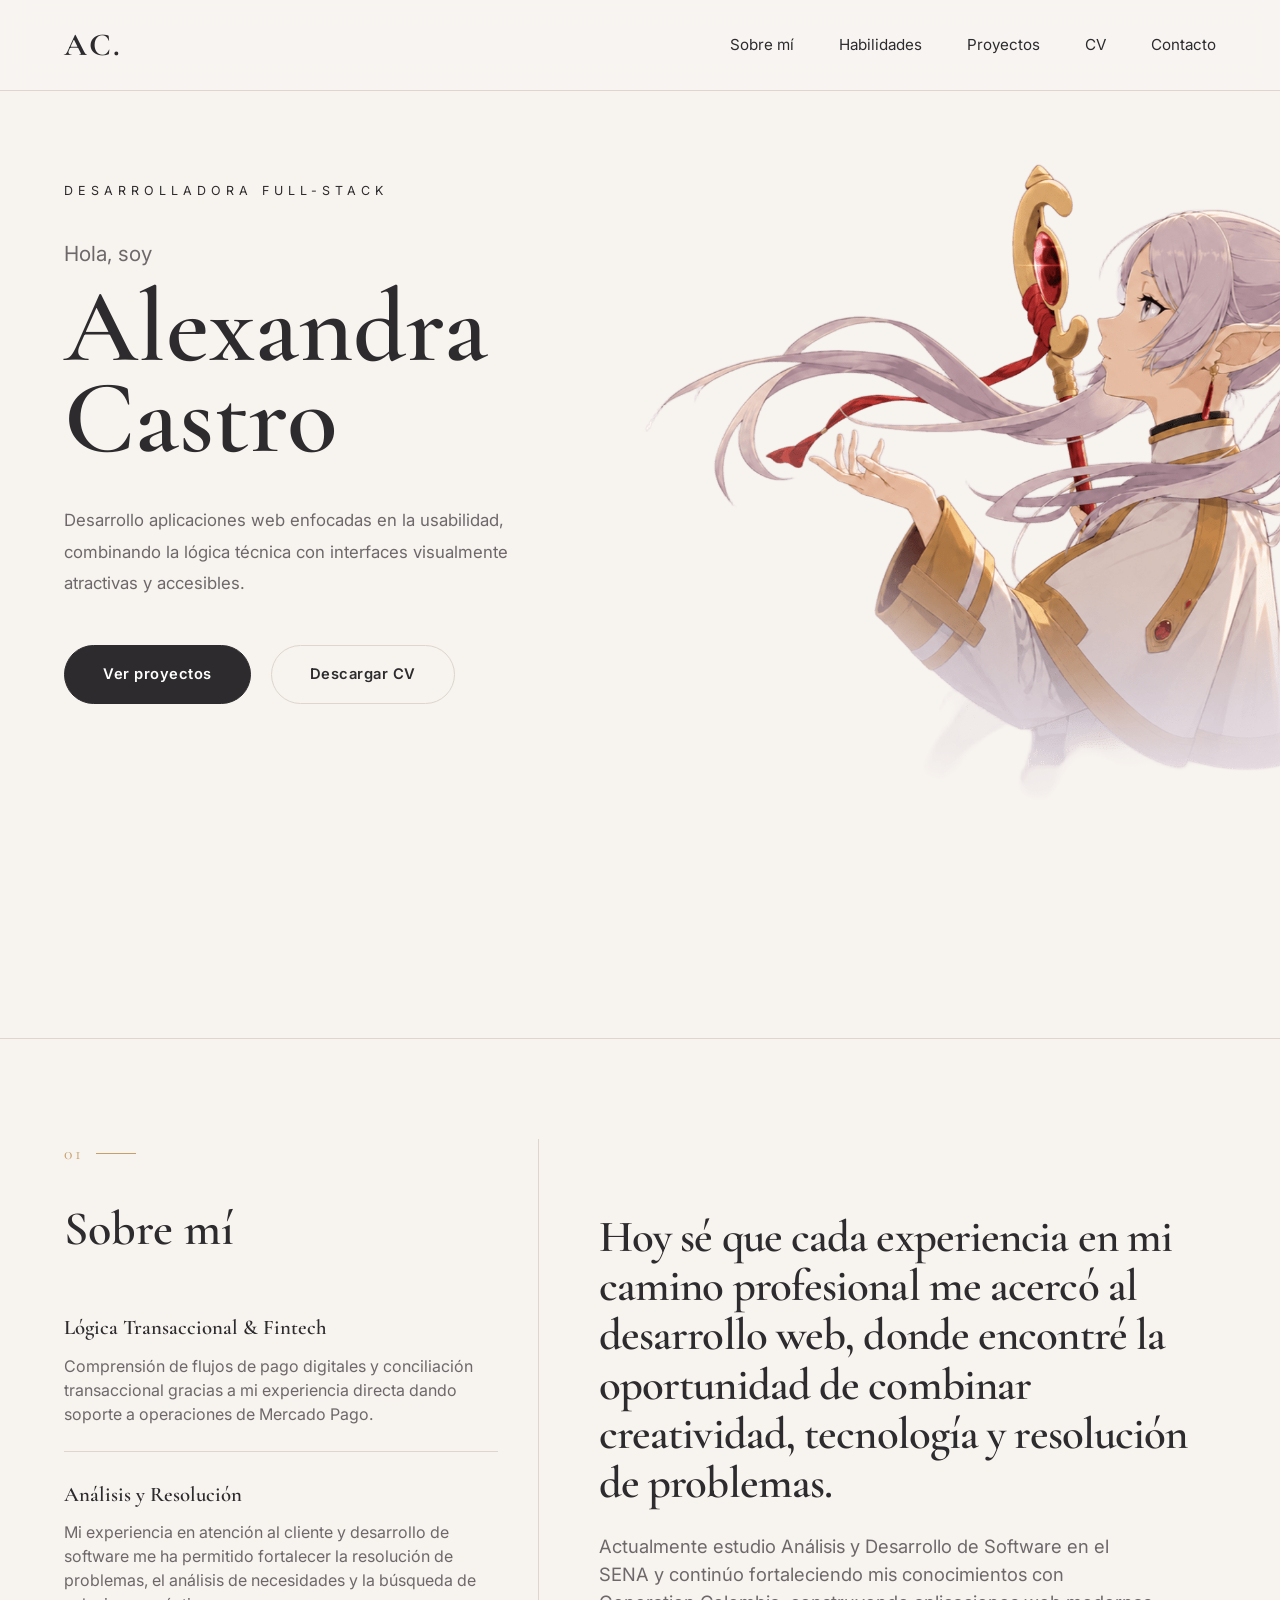
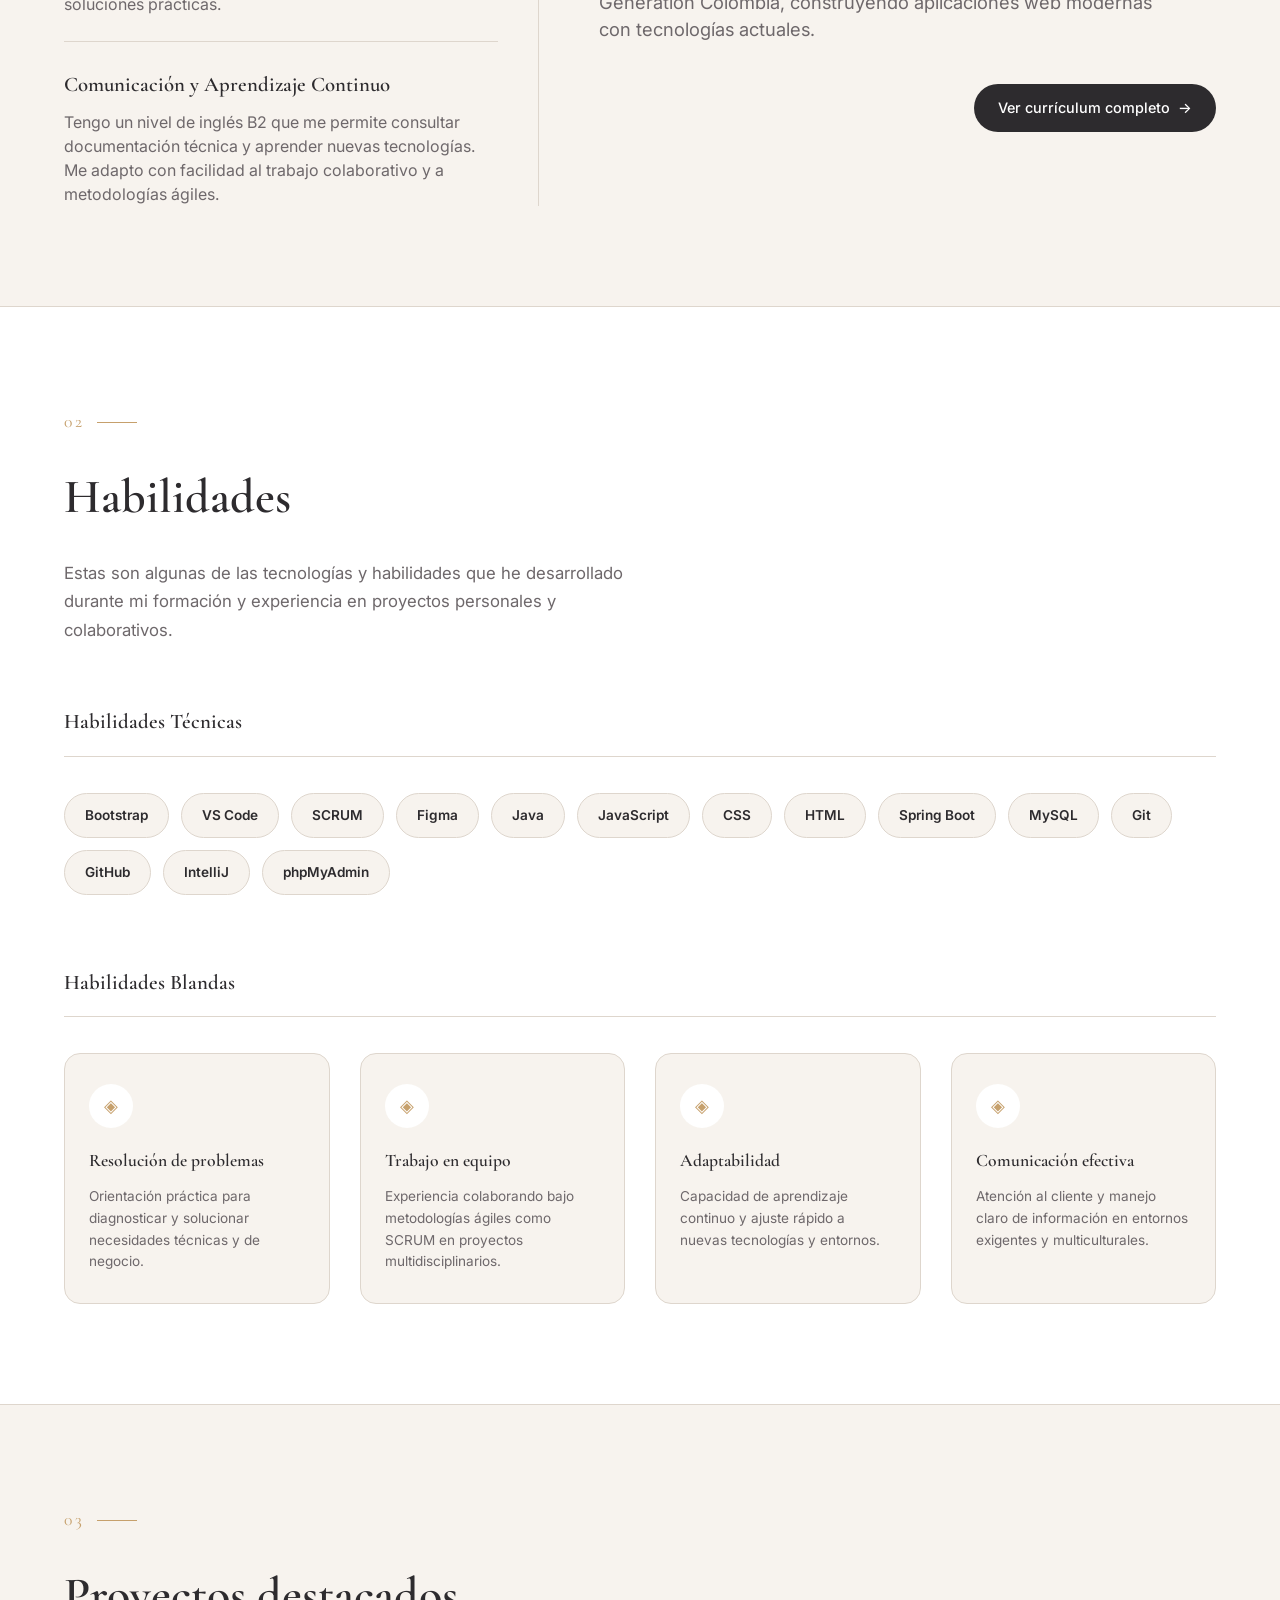
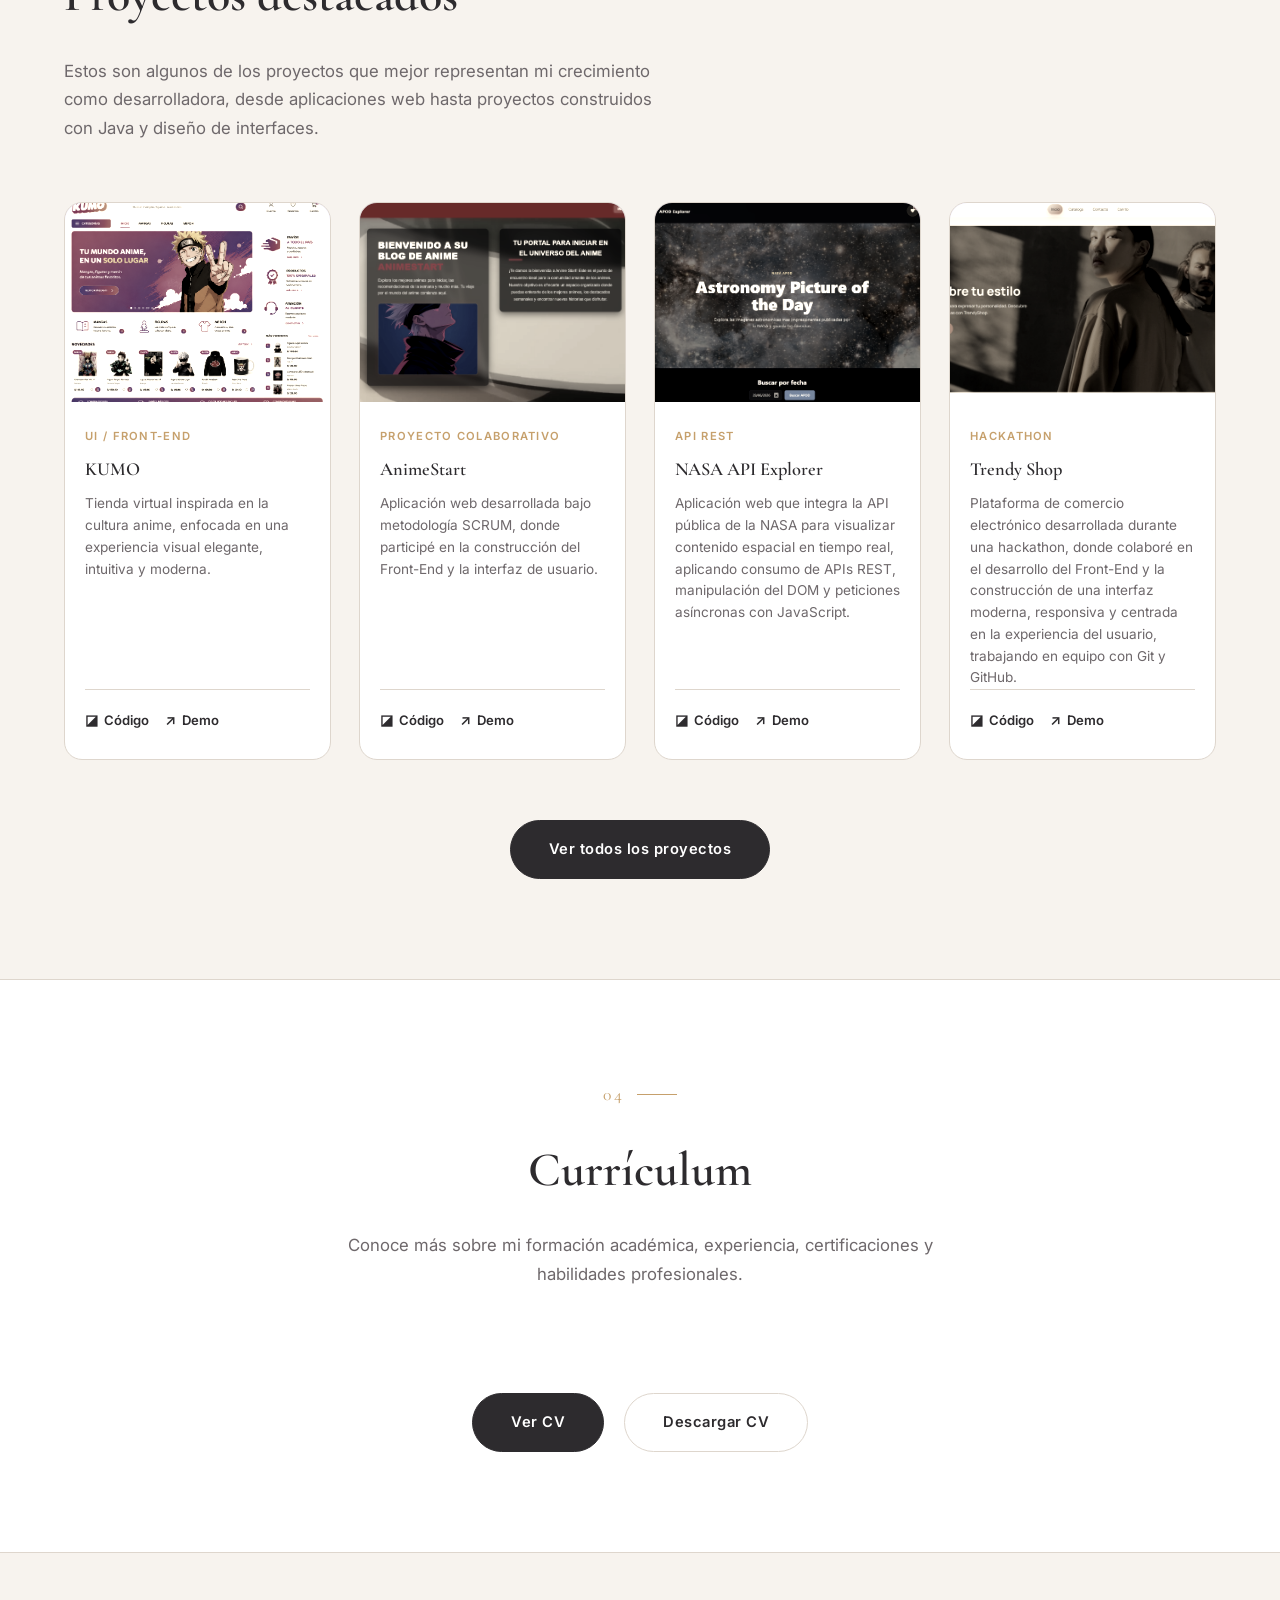
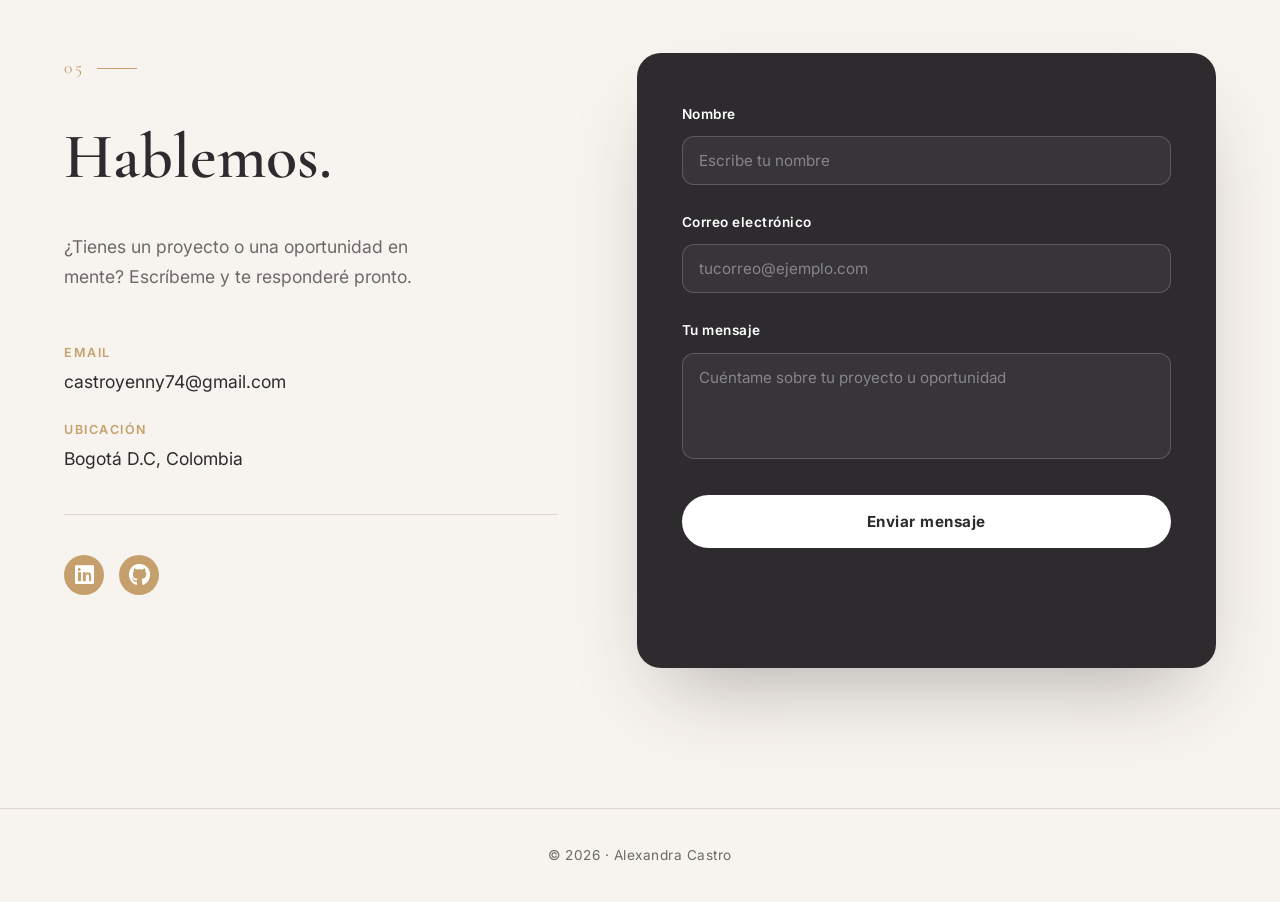
==== commit 5d9cbede: "se actualiza sobre mí section" ====
--- a/index.html
+++ b/index.html
@@ -71,62 +71,58 @@
         </section>
 
         <!-- ===================================== Sobre mí =====================================-->
-        <section id="sobre-mi">
+        <section id="sobre-mi" class="seccion-sobre-mi">
             <div class="contenedor grid-sobre-mi">
 
                 <!-- Columna Izquierda: Títulos y Datos Clave -->
-                <div class="columna-titulo" data-reveal>
+                <div class="columna-izq" data-reveal>
                     <span class="numero-seccion">01</span>
                     <h2>Sobre mí</h2>
-
-                    <!-- Datos clave resumidos de tu CV -->
                     <div class="destacados-perfil" data-reveal="stagger">
+
                         <div class="destacado-item">
-                            <span class="destacado-punto">✦</span>
-                            <div>
-                                <h4> Lógica Transaccional & Fintech </h4>
-                                <p>Comprensión de flujos de pago digitales y conciliación transaccional gracias a mi
-                                    experiencia directa dando soporte a operaciones de Mercado Pago.</p>
-                            </div>
-                        </div>
+                            <h4>Lógica Transaccional & Fintech</h4>
+                            <p>Comprensión de flujos de pago digitales y conciliación transaccional gracias a mi
+                                experiencia directa dando soporte a operaciones de Mercado Pago.</p>
+                        </div>
+
                         <div class="destacado-item">
-                            <span class="destacado-punto">✦</span>
-                            <div>
-                                <h4>Análisis y Resolución</h4>
-                                <p>Mi experiencia en atención al cliente y desarrollo de software me ha permitido
-                                    fortalecer la resolución de problemas, el análisis de necesidades y la búsqueda de
-                                    soluciones prácticas.</p>
-                            </div>
-                        </div>
+                            <h4>Análisis y Resolución</h4>
+                            <p>Mi experiencia en atención al cliente y desarrollo de software me ha permitido fortalecer
+                                la resolución de problemas, el análisis de necesidades y la búsqueda de soluciones
+                                prácticas.</p>
+                        </div>
+
                         <div class="destacado-item">
-                            <span class="destacado-punto">✦</span>
-                            <div>
-                                <h4>Comunicación y Aprendizaje Continuo</h4>
-                                <p>Tengo un nivel de inglés B2 que me permite consultar documentación técnica y aprender
-                                    nuevas tecnologías. Me adapto con facilidad al trabajo colaborativo y a metodologías
-                                    ágiles.</p>
-                            </div>
-                        </div>
+                            <h4>Comunicación y Aprendizaje Continuo</h4>
+                            <p>Tengo un nivel de inglés B2 que me permite consultar documentación técnica y aprender
+                                nuevas tecnologías. Me adapto con facilidad al trabajo colaborativo y a metodologías
+                                ágiles.</p>
+                        </div>
+
                     </div>
                 </div>
 
                 <!-- Columna Derecha: Tu Historia / Storytelling -->
-                <div class="columna-texto" data-reveal>
+                <div class="columna-der" data-reveal>
+
                     <p class="parrafo-destacado">
                         Hoy sé que cada experiencia en mi camino profesional me acercó al desarrollo web, donde encontré
                         la oportunidad de combinar creatividad, tecnología y resolución de problemas.
                     </p>
 
-                    <p>
+                    <p class="parrafo-secundario">
                         Actualmente estudio Análisis y Desarrollo de Software en el SENA y continúo fortaleciendo mis
-                        conocimientos con Generation Colombia, construyendo aplicaciones web modernas con
-                        tecnologías actuales.
+                        conocimientos con Generation Colombia, construyendo aplicaciones web modernas con tecnologías
+                        actuales.
                     </p>
 
-                    <a href="#cv" class="enlace-texto">
+                    <a href="#cv" class="boton-cv">
                         Ver currículum completo <span class="flecha">→</span>
                     </a>
                 </div>
+
+            </div>
         </section>
 
         <!-- ==================== Habilidades ============================ -->
@@ -142,7 +138,7 @@
                 <!-- Habilidades Técnicas -->
                 <div class="bloque-habilidades" data-reveal>
                     <h3 class="titulo-bloque">Habilidades Técnicas</h3>
-                    
+
 
                     <div class="chips-herramientas">
                         <span class="chip-herramienta">Bootstrap</span>
--- a/css/style.css
+++ b/css/style.css
@@ -1,4 +1,6 @@
-/* ===============================   VARIABLES Y CONFIGURACIÓN GENERAL   =============================== */
+/* ==========================================================================
+   1. VARIABLES Y CONFIGURACIÓN GENERAL
+   ========================================================================== */
 
 :root {
     --background: #F7F3EE;
@@ -55,9 +57,11 @@
     margin: auto;
 }
 
-/* ===============================   TIPOGRAFÍA Y TÍTULOS GENERALES   =============================== */
-
-h1, h2, h3 {
+/* ==========================================================================
+   2. TIPOGRAFÍA Y TÍTULOS GENERALES
+   ========================================================================== */
+
+h1, h2, h3, h4 {
     font-family: var(--title-font);
     font-weight: 600;
 }
@@ -109,8 +113,9 @@
     vertical-align: middle;
 }
 
-
-/* ===============================   COMPONENTES REUTILIZABLES (BOTONES Y ENLACES)   =============================== */
+/* ==========================================================================
+   3. COMPONENTES REUTILIZABLES (BOTONES Y ENLACES)
+   ========================================================================== */
    
 .boton-primario,
 .boton-secundario {
@@ -177,8 +182,9 @@
     transform: translateX(6px);
 }
 
-
-/* ===============================   ENCABEZADO (HEADER)   =============================== */
+/* ==========================================================================
+   4. ENCABEZADO (HEADER)
+   ========================================================================== */
 
 .encabezado {
     position: fixed;
@@ -234,8 +240,9 @@
     margin: 5px;
 }
 
-
-/* ===============================   SECCIÓN INICIO (HERO)  =============================== */
+/* ==========================================================================
+   5. SECCIÓN INICIO (HERO)
+   ========================================================================== */
 
 #inicio {
     min-height: 100vh;
@@ -274,7 +281,7 @@
 
 .contenido-inicio h1 {
     margin-top: 10px;
-    font-size: 6.5rem; /* Ajustado para balance en resoluciones estándar */
+    font-size: 6.5rem;
     line-height: .88;
     font-weight: 600;
 }
@@ -321,339 +328,277 @@
     }
 }
 
-
-/*==========================         SOBRE MÍ            ===========================*/
-
-#sobre-mi{
-    position:relative;
-}
-
-.grid-sobre-mi{
-    display:grid;
-    grid-template-columns:.9fr 1.1fr;
-    gap:100px;
-}
-
-/* ---------- Columna Izquierda ---------- */
-.columna-titulo{
-    position:sticky;
-    top:130px;
-    align-self:start;
-}
-
-.numero-seccion{
-    display:block;
-    font-family:var(--title-font);
-    font-size:1.1rem;
-    color:var(--accent);
-    letter-spacing:3px;
-    margin-bottom:10px;
-}
-
-.numero-seccion::after{
-    content:"";
-    display:inline-block;
-    width:40px;
-    height:1px;
-    background:var(--accent);
-    margin-left:12px;
-    vertical-align:middle;
-}
-
-.columna-titulo h2{
-    position:relative;
-    margin-bottom:50px;
-}
-
-.destacados-perfil{
-    display:flex;
-    flex-direction:column;
-    gap:30px;
-}
-
-.destacado-item{
-    display:flex;
-    align-items:flex-start;
-    gap:22px;
-    padding:28px 0;
-    border-top:1px solid var(--border);
-}
-
-.destacado-punto{
-    display:flex;
-    align-items:center;
-    justify-content:center;
-    width:38px;
-    height:38px;
-    flex-shrink:0;
-    border-radius:50%;
-    background:var(--white);
-    border:1px solid var(--border);
-    color:var(--accent);
-    font-size:1rem;
-    transition:var(--transition);
-}
-
-.destacado-item:hover .destacado-punto{
-    background:var(--accent);
-    color:var(--white);
-    border-color:var(--accent);
-    transform:scale(1.08);
-}
-
-.destacado-item h4{
-    font-family:var(--title-font);
-    font-size:1.15rem;
-    font-weight:600;
-    margin-bottom:6px;
-    color:var(--text);
-}
-
-.destacado-item p{
-    font-size:.9rem;
-    line-height:1.6;
-}
-
-/* ---------- Columna Derecha ---------- */
-.columna-texto{
-    display:flex;
-    flex-direction:column;
-    gap:26px;
-}
-
-.parrafo-destacado{
-    font-family:var(--title-font);
-    font-size:1.75rem;
-    font-weight:500;
-    line-height:1.5;
-    color:var(--text);
-    position:relative;
-    padding:10px 0 10px 32px;
-    border-left:2px solid var(--accent);
-}
-
-.parrafo-destacado::before{
-    content:"“";
-    position:absolute;
-    top:-40px;
-    left:10px;
-    font-family:var(--title-font);
-    font-size:6rem;
-    color:var(--secondary);
-    line-height:1;
-    z-index:-1;
-}
-
-.columna-texto p:not(.parrafo-destacado){
-    font-size:1.02rem;
-    color:var(--text-light);
-}
-
-.enlace-texto{
-    display:inline-flex;
-    align-items:center;
-    gap:10px;
-    margin-top:10px;
-    font-family:var(--body-font);
-    font-size:.95rem;
-    font-weight:600;
-    color:var(--text);
-    width:fit-content;
-    padding-bottom:6px;
-    border-bottom:1px solid var(--text);
-    transition:var(--transition);
-}
-
-.enlace-texto .flecha{
-    transition:transform var(--transition);
-    display:inline-block;
-}
-
-.enlace-texto:hover{
-    color:var(--accent);
-    border-color:var(--accent);
-}
-
-.enlace-texto:hover .flecha{
-    transform:translateX(6px);
-}
-
-/* ---------- Responsive ---------- */
-@media (max-width:900px){
-    .grid-sobre-mi{
-        grid-template-columns:1fr;
-        gap:60px;
-    }
-
-    .columna-titulo{
-        position:static;
-    }
-
-    .parrafo-destacado{
-        font-size:1.4rem;
-    }
-}
-
-
-/*==========================         HABILIDADES            ===========================*/
-#habilidades{
-    background:var(--white);
-    border-top:1px solid var(--border);
-    border-bottom:1px solid var(--border);
-}
-
-.bloque-habilidades{
-    margin-bottom:70px;
-}
-
-.bloque-habilidades:last-child{
-    margin-bottom:0;
-}
-
-.titulo-bloque{
-    font-size:1.3rem;
-    margin-bottom:36px;
-    padding-bottom:16px;
-    border-bottom:1px solid var(--border);
-    color:var(--text);
+/* ==========================================================================
+   6. SECCIÓN SOBRE MÍ
+   ========================================================================== */
+
+.seccion-sobre-mi {
+    background: var(--background);
+    border-top: 1px solid var(--border);
+}
+
+.grid-sobre-mi {
+    display: grid;
+    grid-template-columns: 1fr 1.3fr;
+    gap: 60px;
+}
+
+/* --- Columna Izquierda --- */
+.columna-izq {
+    border-right: 1px solid var(--border);
+    padding-right: 40px;
+    display: flex;
+    flex-direction: column;
+    justify-content: center;
+}
+
+.columna-izq h2 {
+    margin-bottom: 40px;
+}
+
+.destacados-perfil {
+    display: flex;
+    flex-direction: column;
+}
+
+.destacado-item {
+    padding-bottom: 25px;
+    margin-bottom: 25px;
+    border-bottom: 1px solid var(--border);
+}
+
+.destacado-item:last-child {
+    border-bottom: none;
+    padding-bottom: 0;
+    margin-bottom: 0;
+}
+
+.destacado-item h4 {
+    font-size: 1.3rem;
+    font-weight: 600;
+    margin-bottom: 8px;
+    color: var(--text);
+}
+
+.destacado-item p {
+    font-size: 1rem;
+    line-height: 1.5;
+    color: var(--text-light);
+    margin: 0;
+}
+
+/* --- Columna Derecha --- */
+.columna-der {
+    display: flex;
+    flex-direction: column;
+    justify-content: center;
+}
+
+.parrafo-destacado {
+    font-family: var(--title-font);
+    font-size: 2.8rem;
+    line-height: 1.1;
+    font-weight: 600;
+    letter-spacing: -.02em;
+    margin-bottom: 25px;
+    color: var(--text);
+}
+
+.parrafo-secundario {
+    font-size: 1.15rem;
+    line-height: 1.5;
+    color: var(--text-light);
+    max-width: 90%;
+    margin-bottom: 40px;
+}
+
+/* --- Botón CV --- */
+.boton-cv {
+    align-self: flex-end;
+    background: var(--text);
+    color: var(--white);
+    padding: 12px 24px;
+    border-radius: 30px;
+    font-size: .9rem;
+    font-weight: 500;
+    display: inline-flex;
+    align-items: center;
+    gap: 8px;
+    width: fit-content;
+    transition: var(--transition);
+}
+
+.boton-cv:hover {
+    background: var(--accent);
+    color: var(--white);
+    transform: translateY(-3px);
+    box-shadow: 0 15px 30px -15px rgba(198,160,108,.5);
+}
+
+.boton-cv .flecha {
+    transition: transform var(--transition);
+}
+
+.boton-cv:hover .flecha {
+    transform: translateX(6px);
+}
+
+/* ==========================================================================
+   7. SECCIÓN HABILIDADES (TECNOLOGÍAS)
+   ========================================================================== */
+
+#habilidades {
+    background: var(--white);
+    border-top: 1px solid var(--border);
+    border-bottom: 1px solid var(--border);
+}
+
+.bloque-habilidades {
+    margin-bottom: 70px;
+}
+
+.bloque-habilidades:last-child {
+    margin-bottom: 0;
+}
+
+.titulo-bloque {
+    font-size: 1.3rem;
+    margin-bottom: 36px;
+    padding-bottom: 16px;
+    border-bottom: 1px solid var(--border);
+    color: var(--text);
 }
 
 /* ---------- Habilidades Técnicas ---------- */
-.grid-tecnicas{
-    display:grid;
-    grid-template-columns:repeat(2, 1fr);
-    gap:22px 50px;
-    margin-bottom:36px;
-}
-
-.habilidad-tecnica{
-    padding-bottom:20px;
-    border-bottom:1px solid var(--border);
-}
-
-.habilidad-encabezado{
-    display:flex;
-    justify-content:space-between;
-    align-items:center;
-    font-size:.98rem;
-    font-weight:600;
-    color:var(--text);
-}
-
-.nivel-puntos{
-    display:flex;
-    gap:6px;
-}
-
-.punto{
-    width:8px;
-    height:8px;
-    border-radius:50%;
-    background:var(--border);
-    transition:var(--transition);
-}
-
-.punto.activo{
-    background:var(--accent);
-}
-
-.habilidad-tecnica:hover .punto.activo{
-    background:var(--highlight);
-}
-
-@media (max-width:900px){
-    .grid-tecnicas{
-        grid-template-columns:1fr;
-    }
+.grid-tecnicas {
+    display: grid;
+    grid-template-columns: repeat(2, 1fr);
+    gap: 22px 50px;
+    margin-bottom: 36px;
+}
+
+.habilidad-tecnica {
+    padding-bottom: 20px;
+    border-bottom: 1px solid var(--border);
+}
+
+.habilidad-encabezado {
+    display: flex;
+    justify-content: space-between;
+    align-items: center;
+    font-size: .98rem;
+    font-weight: 600;
+    color: var(--text);
+}
+
+.nivel-puntos {
+    display: flex;
+    gap: 6px;
+}
+
+.punto {
+    width: 8px;
+    height: 8px;
+    border-radius: 50%;
+    background: var(--border);
+    transition: var(--transition);
+}
+
+.punto.activo {
+    background: var(--accent);
+}
+
+.habilidad-tecnica:hover .punto.activo {
+    background: var(--highlight);
 }
 
 /* Activa la animación cuando el bloque entra en pantalla */
-.bloque-habilidades.visible .barra-progreso span{
-    width:var(--ancho, 100%);
+.bloque-habilidades.visible .barra-progreso span {
+    width: var(--ancho, 100%);
 }
 
 /* ---------- Chips de herramientas ---------- */
-.chips-herramientas{
-    display:flex;
-    flex-wrap:wrap;
-    gap:12px;
-}
-
-.chip-herramienta{
-    padding:10px 20px;
-    font-size:.85rem;
-    font-weight:600;
-    color:var(--text);
-    background:var(--background);
-    border:1px solid var(--border);
-    border-radius:50px;
-    transition:var(--transition);
-}
-
-.chip-herramienta:hover{
-    background:var(--text);
-    color:var(--white);
-    border-color:var(--text);
-    transform:translateY(-3px);
+.chips-herramientas {
+    display: flex;
+    flex-wrap: wrap;
+    gap: 12px;
+}
+
+.chip-herramienta {
+    padding: 10px 20px;
+    font-size: .85rem;
+    font-weight: 600;
+    color: var(--text);
+    background: var(--background);
+    border: 1px solid var(--border);
+    border-radius: 50px;
+    transition: var(--transition);
+}
+
+.chip-herramienta:hover {
+    background: var(--text);
+    color: var(--white);
+    border-color: var(--text);
+    transform: translateY(-3px);
 }
 
 /* ---------- Habilidades Blandas ---------- */
-.grid-blandas{
-    display:grid;
-    grid-template-columns:repeat(4, 1fr);
-    gap:30px;
-}
-
-.habilidad-blanda{
-    padding:30px 24px;
-    background:var(--background);
-    border-radius:16px;
-    border:1px solid var(--border);
-    transition:var(--transition);
-}
-
-.habilidad-blanda:hover{
-    transform:translateY(-6px);
-    border-color:transparent;
-    box-shadow:0 20px 40px -20px rgba(45,43,46,.18);
-}
-
-.habilidad-blanda-icono{
-    display:inline-flex;
-    align-items:center;
-    justify-content:center;
-    width:44px;
-    height:44px;
-    margin-bottom:18px;
-    border-radius:50%;
-    background:var(--white);
-    color:var(--accent);
-    font-size:1.1rem;
-    transition:var(--transition);
-}
-
-.habilidad-blanda:hover .habilidad-blanda-icono{
-    background:var(--accent);
-    color:var(--white);
-}
-
-.habilidad-blanda h4{
-    font-family:var(--title-font);
-    font-size:1.1rem;
-    font-weight:600;
-    margin-bottom:10px;
-    color:var(--text);
-}
-
-.habilidad-blanda p{
-    font-size:.85rem;
-    line-height:1.6;
-}
-
-
-
-/*==========================         SECCIÓN PROYECTOS            ===========================*/
-/* Contenedor en cuadrícula (4 columnas en escritorio) */
+.grid-blandas {
+    display: grid;
+    grid-template-columns: repeat(4, 1fr);
+    gap: 30px;
+}
+
+.habilidad-blanda {
+    padding: 30px 24px;
+    background: var(--background);
+    border-radius: 16px;
+    border: 1px solid var(--border);
+    transition: var(--transition);
+}
+
+.habilidad-blanda:hover {
+    transform: translateY(-6px);
+    border-color: transparent;
+    box-shadow: 0 20px 40px -20px rgba(45,43,46,.18);
+}
+
+.habilidad-blanda-icono {
+    display: inline-flex;
+    align-items: center;
+    justify-content: center;
+    width: 44px;
+    height: 44px;
+    margin-bottom: 18px;
+    border-radius: 50%;
+    background: var(--white);
+    color: var(--accent);
+    font-size: 1.1rem;
+    transition: var(--transition);
+}
+
+.habilidad-blanda:hover .habilidad-blanda-icono {
+    background: var(--accent);
+    color: var(--white);
+}
+
+.habilidad-blanda h4 {
+    font-family: var(--title-font);
+    font-size: 1.1rem;
+    font-weight: 600;
+    margin-bottom: 10px;
+    color: var(--text);
+}
+
+.habilidad-blanda p {
+    font-size: .85rem;
+    line-height: 1.6;
+}
+
+/* ==========================================================================
+   8. SECCIÓN PROYECTOS
+   ========================================================================== */
+
 .cuadricula-proyectos {
     display: grid;
     grid-template-columns: repeat(4, 1fr);
@@ -661,7 +606,6 @@
     margin-bottom: 60px;
 }
 
-/* ---------- Tarjeta base ---------- */
 .tarjeta-proyecto {
     background: var(--white);
     border-radius: 18px;
@@ -679,7 +623,6 @@
     box-shadow: 0 25px 50px -20px rgba(45, 43, 46, .22);
 }
 
-/* ---------- Contenedor de Imagen y Filtros ---------- */
 .imagen-proyecto {
     aspect-ratio: 4/3;
     background: var(--secondary);
@@ -687,7 +630,6 @@
     overflow: hidden;
 }
 
-/* Capa de sombra/gradiente sobre la imagen en hover */
 .imagen-proyecto::after {
     content: "";
     position: absolute;
@@ -716,13 +658,12 @@
     transform: scale(1.08);
 }
 
-/* ---------- Información y Textos ---------- */
 .informacion-proyecto {
     padding: 22px 20px 26px;
     display: flex;
     flex-direction: column;
     flex: 1;
-    border-top: 3px solid transparent; /* Línea decorativa superior */
+    border-top: 3px solid transparent;
     transition: border-color .4s ease;
 }
 
@@ -755,14 +696,13 @@
     font-size: .85rem;
     line-height: 1.6;
     color: var(--text-light);
-    flex: 1; /* Empuja los enlaces hacia abajo si el texto es corto */
-}
-
-/* ---------- Enlaces a Código / Demo (Footer de la Tarjeta) ---------- */
+    flex: 1;
+}
+
 .enlaces-proyecto {
     display: flex;
     gap: 16px;
-    margin-top: auto; /* Alinea los enlaces al fondo de la tarjeta */
+    margin-top: auto;
     padding-top: 18px;
     border-top: 1px solid var(--border);
 }
@@ -785,13 +725,14 @@
     font-size: .9rem;
 }
 
-/* Botón "Ver todos los proyectos" */
 .contenedor-boton-proyectos {
     display: flex;
     justify-content: center;
 }
 
-/*==========================         SECCIÓN CV            ===========================*/
+/* ==========================================================================
+   9. SECCIÓN CURRÍCULUM (CV)
+   ========================================================================== */
 
 #cv {
     background: var(--white);
@@ -817,63 +758,64 @@
     text-align: center;
 }
 
-/*==========================         SECCIÓN CONTACTO            ===========================*/
-
-#contacto{
-    padding-bottom:140px;
-}
-
-.grid-contacto{
-    display:grid;
-    grid-template-columns:.85fr 1fr;
-    gap:80px;
-    align-items:start;
-}
-
-/* ---------- Columna Izquierda ---------- */
-.contacto-info h2{
-    font-size:4rem;
-    margin-bottom:20px;
-}
-
-.contacto-subtitulo{
-    font-size:1.1rem;
-    max-width:400px;
-    margin-bottom:50px;
-}
-
-.contacto-detalle{
-    display:flex;
-    flex-direction:column;
-    gap:22px;
-    padding-bottom:40px;
-    margin-bottom:40px;
-    border-bottom:1px solid var(--border);
-}
-
-.detalle-item{
-    display:flex;
-    flex-direction:column;
-    gap:4px;
-}
-
-.detalle-label{
-    font-size:.78rem;
-    letter-spacing:1.5px;
-    text-transform:uppercase;
-    color:var(--accent);
-    font-weight:600;
+/* ==========================================================================
+   10. SECCIÓN CONTACTO
+   ========================================================================== */
+
+#contacto {
+    padding-bottom: 140px;
+}
+
+.grid-contacto {
+    display: grid;
+    grid-template-columns: .85fr 1fr;
+    gap: 80px;
+    align-items: start;
+}
+
+.contacto-info h2 {
+    font-size: 4rem;
+    margin-bottom: 20px;
+}
+
+.contacto-subtitulo {
+    font-size: 1.1rem;
+    max-width: 400px;
+    margin-bottom: 50px;
+}
+
+.contacto-detalle {
+    display: flex;
+    flex-direction: column;
+    gap: 22px;
+    padding-bottom: 40px;
+    margin-bottom: 40px;
+    border-bottom: 1px solid var(--border);
+}
+
+.detalle-item {
+    display: flex;
+    flex-direction: column;
+    gap: 4px;
+}
+
+.detalle-label {
+    font-size: .78rem;
+    letter-spacing: 1.5px;
+    text-transform: uppercase;
+    color: var(--accent);
+    font-weight: 600;
 }
 
 .detalle-item a,
-.detalle-item span:last-child{
-    font-size:1.1rem;
-    color:var(--text);
-    transition:var(--transition);
-}
-
-.detalle-item a:hover{
-    color:var(--accent);
+.detalle-item span:last-child {
+    font-size: 1.1rem;
+    color: var(--text);
+    transition: var(--transition);
+}
+
+.detalle-item a:hover {
+    color: var(--accent);
 }
 
 .redes-sociales {
@@ -899,95 +841,88 @@
     transform: scale(1.1);
 }
 
-/* ---------- Tarjeta Formulario ---------- */
-.tarjeta-formulario{
-    background:var(--text);
-    border-radius:24px;
-    padding:50px 45px;
-    display:flex;
-    flex-direction:column;
-    gap:26px;
-    box-shadow:0 40px 80px -30px rgba(45,43,46,.35);
-}
-
-.campo-formulario{
-    display:flex;
-    flex-direction:column;
-    gap:10px;
-}
-
-.campo-formulario label{
-    font-family:var(--body-font);
-    font-size:.85rem;
-    font-weight:600;
-    letter-spacing:.5px;
-    color:var(--white);
+/* ---------- Formulario ---------- */
+.tarjeta-formulario {
+    background: var(--text);
+    border-radius: 24px;
+    padding: 50px 45px;
+    display: flex;
+    flex-direction: column;
+    gap: 26px;
+    box-shadow: 0 40px 80px -30px rgba(45,43,46,.35);
+}
+
+.campo-formulario {
+    display: flex;
+    flex-direction: column;
+    gap: 10px;
+}
+
+.campo-formulario label {
+    font-family: var(--body-font);
+    font-size: .85rem;
+    font-weight: 600;
+    letter-spacing: .5px;
+    color: var(--white);
 }
 
 .campo-formulario input,
-.campo-formulario textarea{
-    background:rgba(255,255,255,.05);
-    border:1px solid rgba(255,255,255,.18);
-    border-radius:12px;
-    padding:14px 16px;
-    font-family:var(--body-font);
-    font-size:.95rem;
-    color:var(--white);
-    transition:var(--transition);
-    resize:none;
+.campo-formulario textarea {
+    background: rgba(255,255,255,.05);
+    border: 1px solid rgba(255,255,255,.18);
+    border-radius: 12px;
+    padding: 14px 16px;
+    font-family: var(--body-font);
+    font-size: .95rem;
+    color: var(--white);
+    transition: var(--transition);
+    resize: none;
 }
 
 .campo-formulario input::placeholder,
-.campo-formulario textarea::placeholder{
-    color:rgba(255,255,255,.4);
+.campo-formulario textarea::placeholder {
+    color: rgba(255,255,255,.4);
 }
 
 .campo-formulario input:focus,
-.campo-formulario textarea:focus{
-    outline:none;
-    border-color:var(--accent);
-    background:rgba(255,255,255,.08);
-}
-
-.boton-enviar{
-    margin-top:10px;
-    padding:17px;
-    background:var(--white);
-    color:var(--text);
-    border:none;
-    border-radius:50px;
-    font-family:var(--body-font);
-    font-size:.95rem;
-    font-weight:700;
-    letter-spacing:.5px;
-    cursor:pointer;
-    transition:var(--transition);
-}
-
-.boton-enviar:hover{
-    background:var(--accent);
-    color:var(--white);
-    transform:translateY(-3px);
-    box-shadow:0 15px 30px -15px rgba(198,160,108,.5);
-}
-
-/* ---------- Responsive ---------- */
-@media (max-width:900px){
-    .grid-contacto{
-        grid-template-columns:1fr;
-        gap:60px;
-    }
-
-    .contacto-info h2{
-        font-size:2.8rem;
-    }
-
-    .tarjeta-formulario{
-        padding:35px 28px;
-    }
-}
-
-/*==========================         FOOTER           ===========================*/
+.campo-formulario textarea:focus {
+    outline: none;
+    border-color: var(--accent);
+    background: rgba(255,255,255,.08);
+}
+
+.boton-enviar {
+    margin-top: 10px;
+    padding: 17px;
+    background: var(--white);
+    color: var(--text);
+    border: none;
+    border-radius: 50px;
+    font-family: var(--body-font);
+    font-size: .95rem;
+    font-weight: 700;
+    letter-spacing: .5px;
+    cursor: pointer;
+    transition: var(--transition);
+}
+
+.boton-enviar:hover {
+    background: var(--accent);
+    color: var(--white);
+    transform: translateY(-3px);
+    box-shadow: 0 15px 30px -15px rgba(198,160,108,.5);
+}
+
+#mensajeFormulario {
+    margin-top: 20px;
+    text-align: center;
+    font-weight: 600;
+    min-height: 24px;
+}
+
+/* ==========================================================================
+   11. PIE DE PÁGINA (FOOTER)
+   ========================================================================== */
 
 footer {
     border-top: 1px solid var(--border);
@@ -1004,8 +939,22 @@
     color: var(--text-light);
 }
 
-
-/*==========================         RESPONSIVE           ===========================*/
+/* ==========================================================================
+   12. MEDIA QUERIES (DISEÑO ADAPTATIVO CENTRALIZADO)
+   ========================================================================== */
+
+@media (max-width: 1100px) {
+    .cuadricula-proyectos {
+        grid-template-columns: repeat(2, 1fr);
+        gap: 30px;
+    }
+    .tarjeta-proyecto h3 {
+        font-size: 1.3rem;
+    }
+    .tarjeta-proyecto p {
+        font-size: .92rem;
+    }
+}
 
 @media (max-width: 991px) {
     h1 { font-size: 4rem; }
@@ -1039,25 +988,49 @@
         animation: none !important;
     }
 
-    /* Sobre mí adaptativo */
-    .grid-sobre-mi {
-        grid-template-columns: 1fr;
-        gap: 60px;
-    }
-    .columna-titulo {
-        position: static;
-    }
-
     /* Habilidades adaptativo */
     .contenedor-habilidades {
         grid-template-columns: 1fr;
         gap: 25px;
     }
-
-    /* Proyectos adaptativo */
-    .cuadricula-proyectos {
+}
+
+@media (max-width: 960px) {
+    .grid-sobre-mi {
         grid-template-columns: 1fr;
-        gap: 30px;
+        gap: 40px;
+    }
+    .columna-izq {
+        border-right: none;
+        border-bottom: 1px solid var(--border);
+        padding-right: 0;
+        padding-bottom: 40px;
+    }
+    .parrafo-destacado {
+        font-size: 2.2rem;
+    }
+    .boton-cv {
+        align-self: flex-start;
+    }
+}
+
+@media (max-width: 900px) {
+    .grid-tecnicas {
+        grid-template-columns: 1fr;
+        gap: 22px;
+    }
+    .grid-blandas {
+        grid-template-columns: repeat(2, 1fr);
+    }
+    .grid-contacto {
+        grid-template-columns: 1fr;
+        gap: 60px;
+    }
+    .contacto-info h2 {
+        font-size: 2.8rem;
+    }
+    .tarjeta-formulario {
+        padding: 35px 28px;
     }
 }
 
@@ -1066,55 +1039,21 @@
         padding: 70px 0;
     }
     .enlaces-navegacion {
-        display: none; /* Ideal para integrar con tu script js del menú hamburguesa */
+        display: none;
     }
     .boton-menu {
         display: block;
     }
 }
 
-@media (max-width:1100px){
-    .cuadricula-proyectos{
-        grid-template-columns:repeat(2, 1fr);
-        gap:30px;
-    }
-
-    .tarjeta-proyecto h3{
-        font-size:1.3rem;
-    }
-
-    .tarjeta-proyecto p{
-        font-size:.92rem;
-    }
-}
-
-@media (max-width:700px){
-    .cuadricula-proyectos{
-        grid-template-columns:1fr;
-    }
-}
-
-/* ---------- Responsive ---------- */
-@media (max-width:900px){
-    .grid-tecnicas{
-        grid-template-columns:1fr;
-        gap:22px;
-    }
-
-    .grid-blandas{
-        grid-template-columns:repeat(2, 1fr);
-    }
-}
-
-@media (max-width:600px){
-    .grid-blandas{
-        grid-template-columns:1fr;
-    }
-}
-
-#mensajeFormulario{
-    margin-top:20px;
-    text-align:center;
-    font-weight:600;
-    min-height:24px;
-}
+@media (max-width: 700px) {
+    .cuadricula-proyectos {
+        grid-template-columns: 1fr;
+    }
+}
+
+@media (max-width: 600px) {
+    .grid-blandas {
+        grid-template-columns: 1fr;
+    }
+}
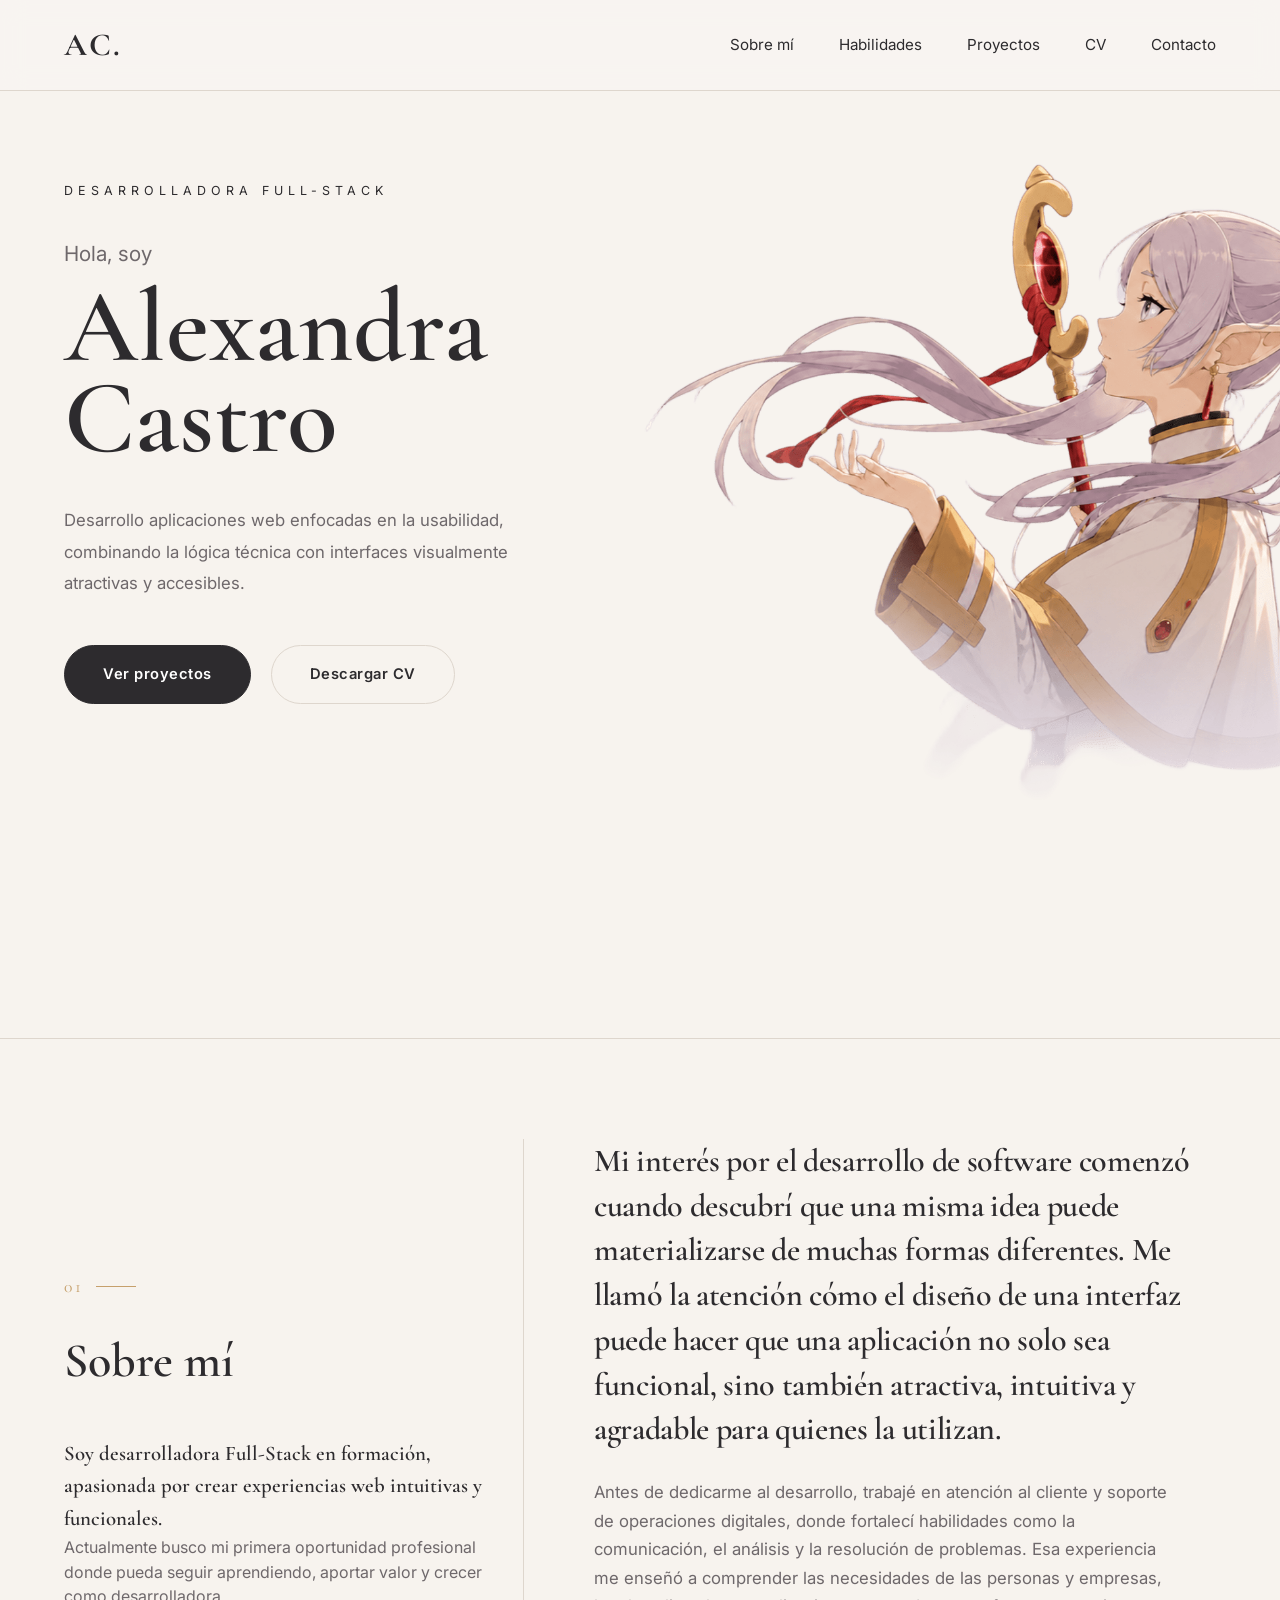
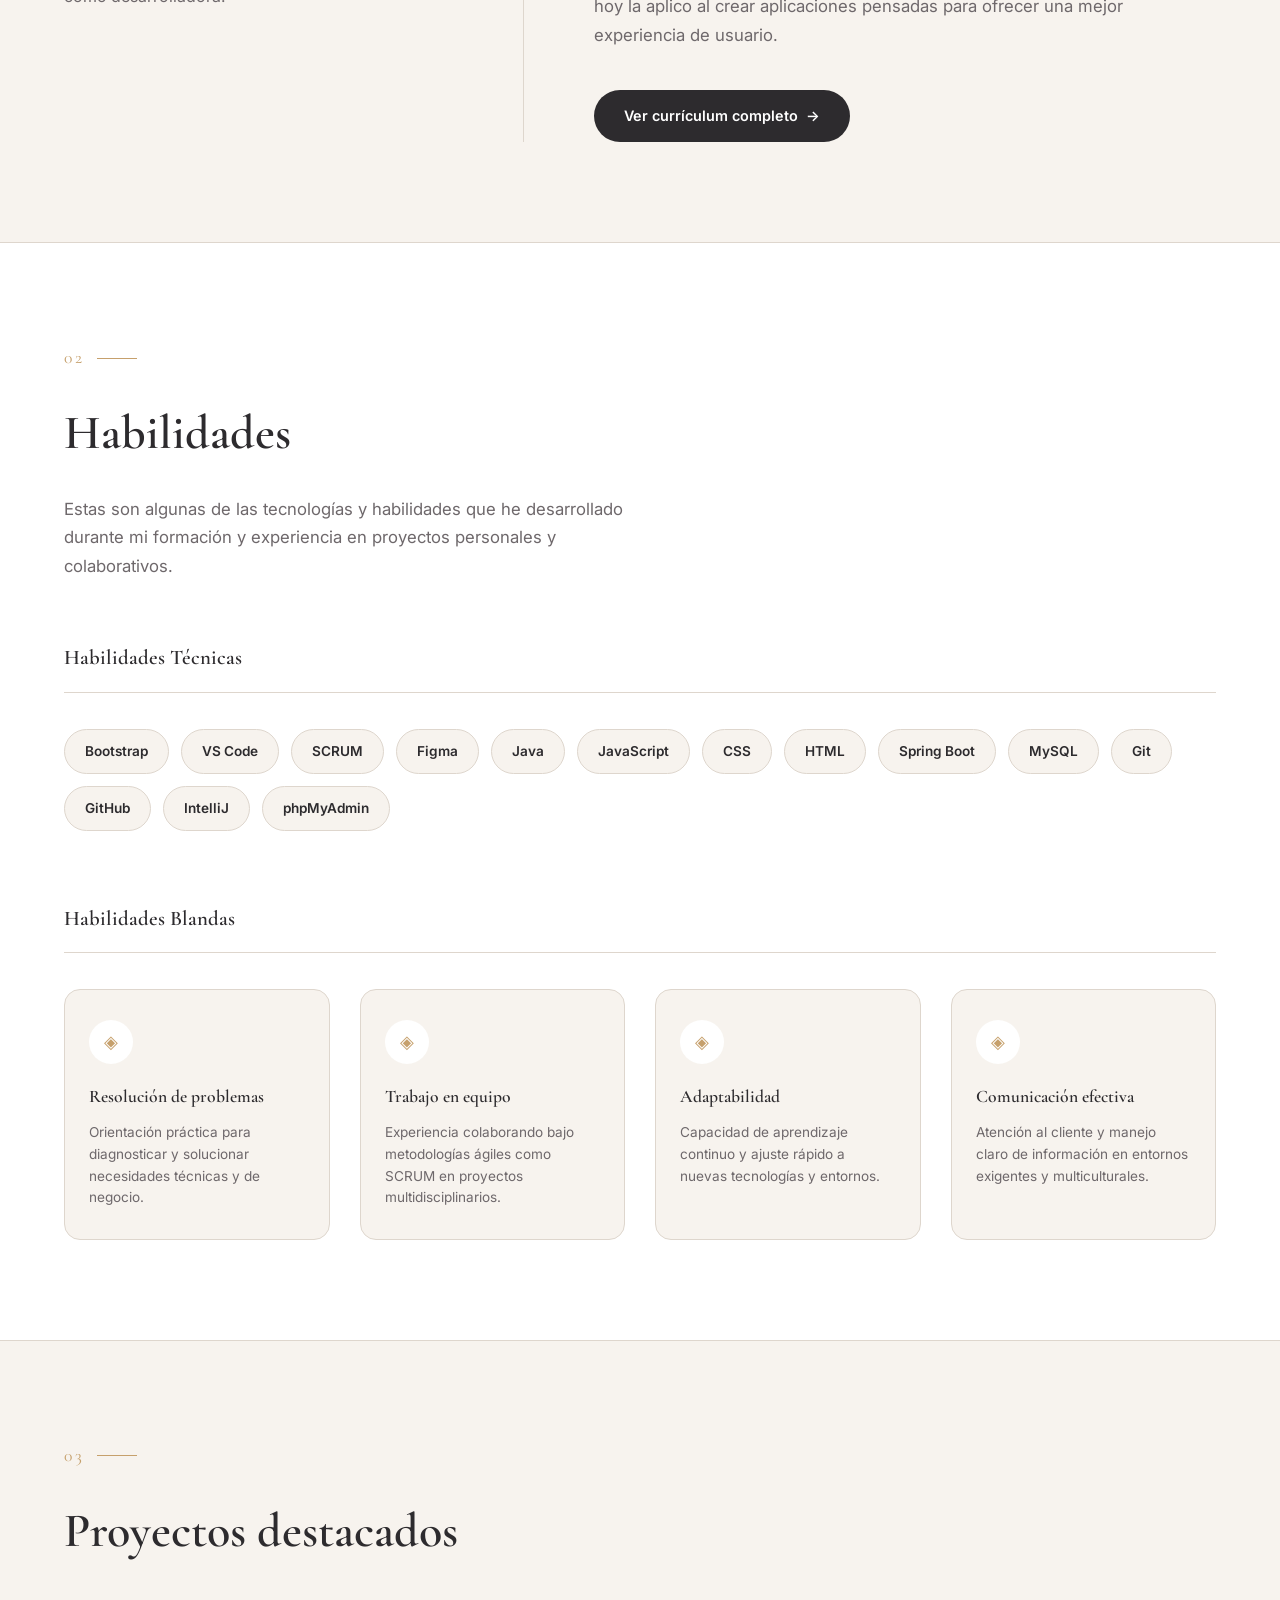
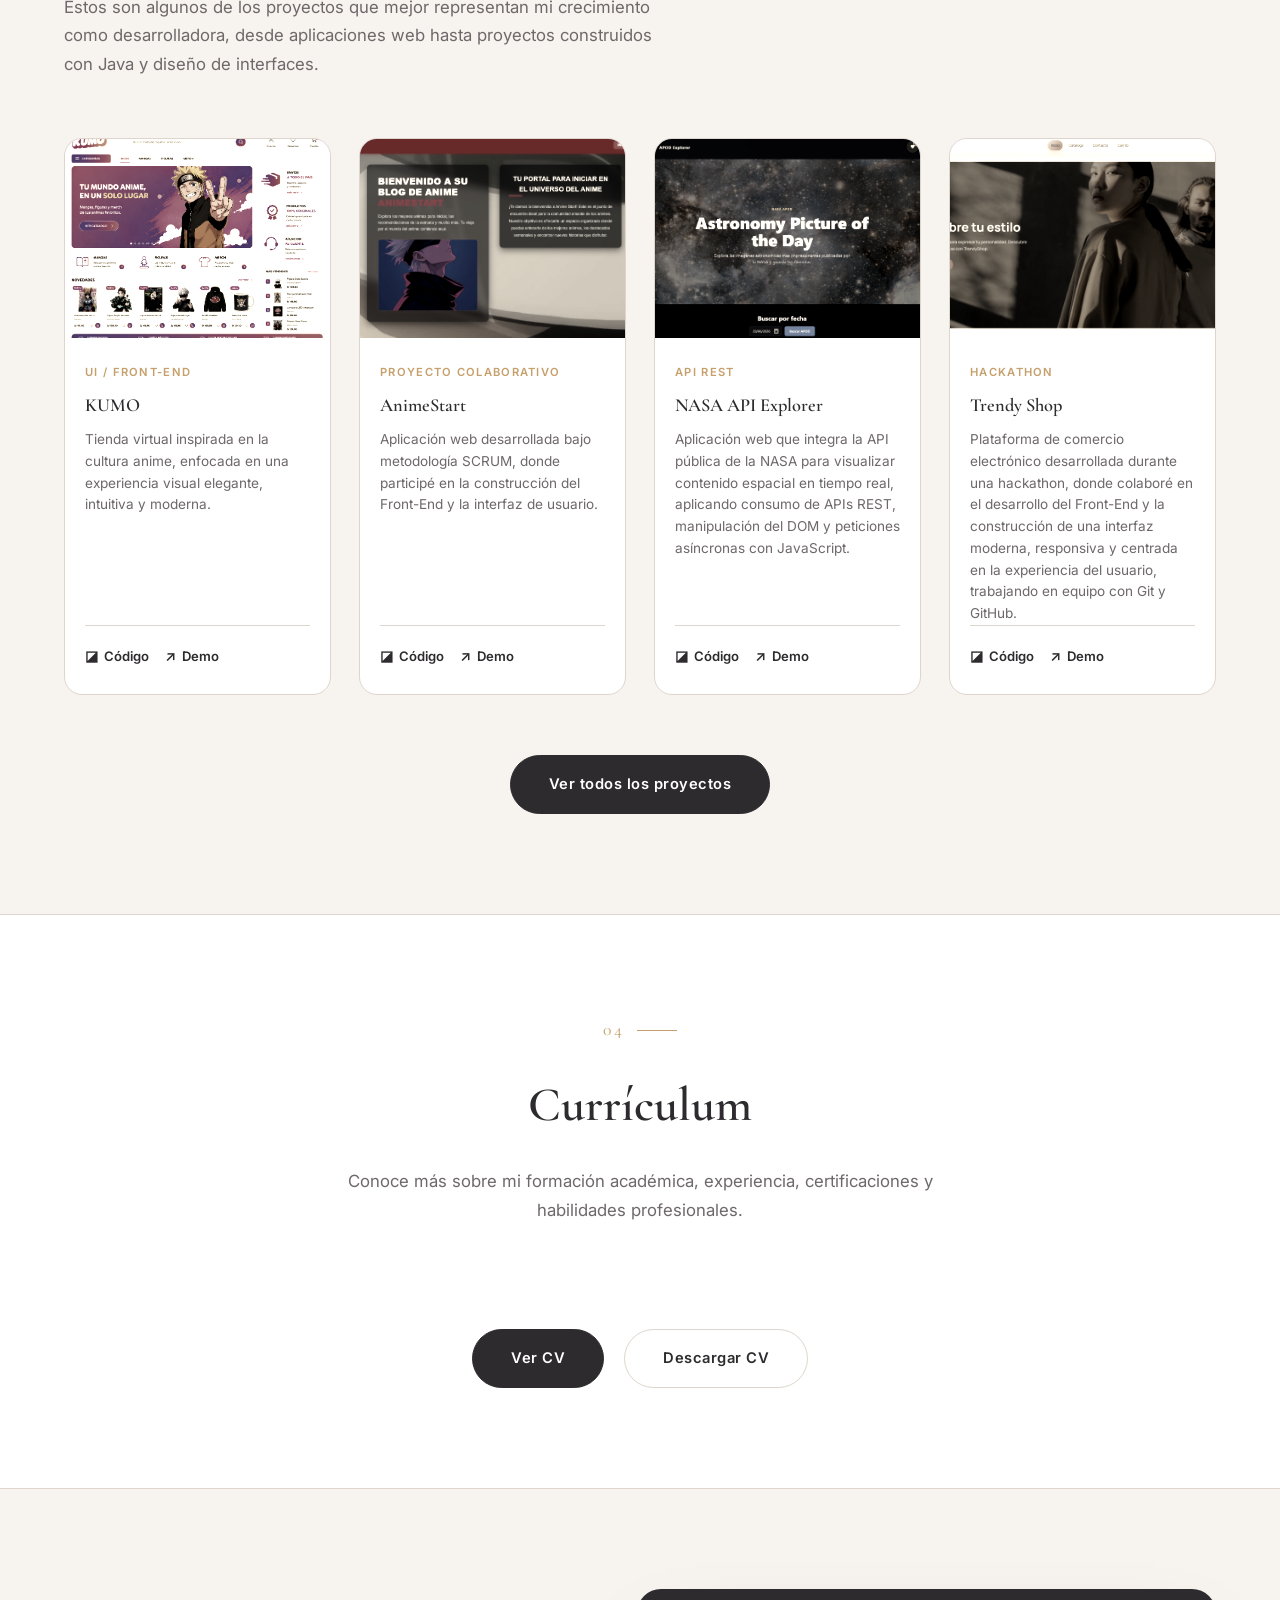
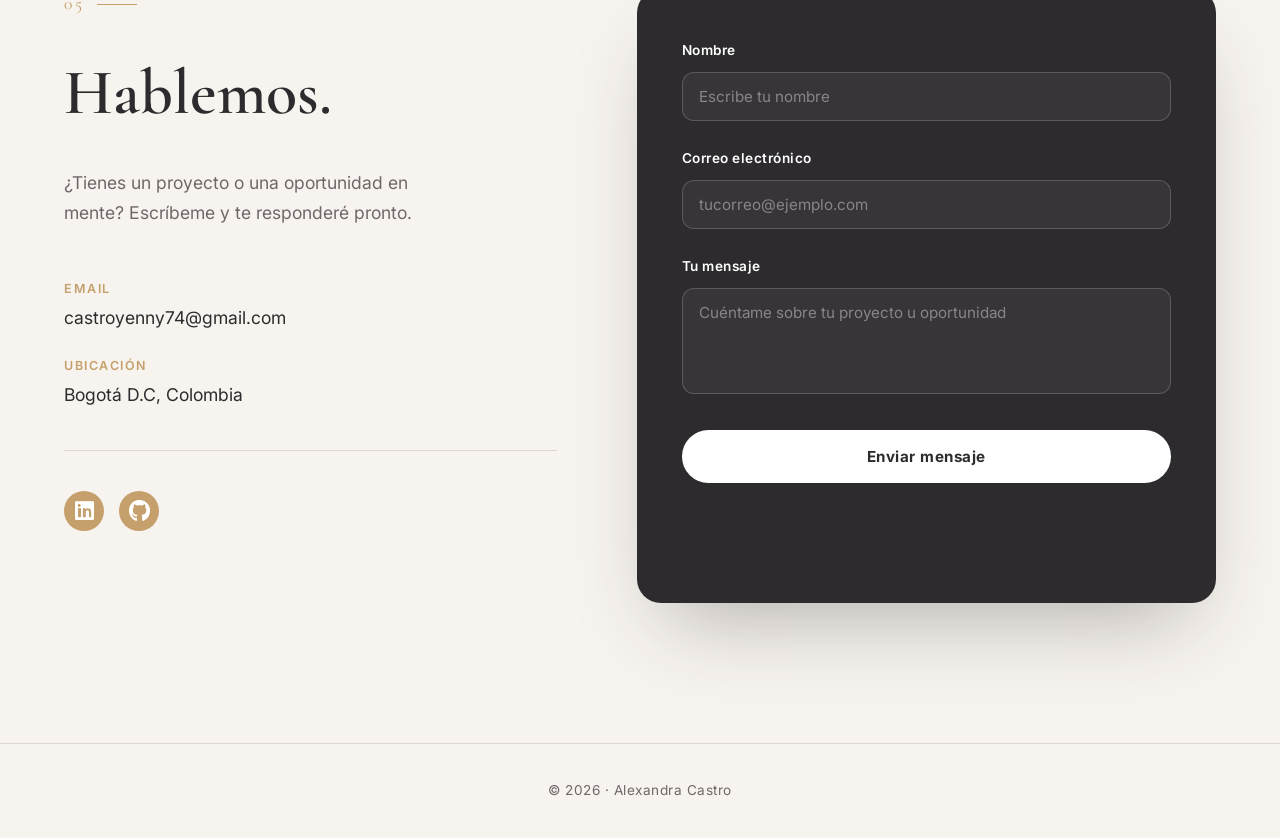
==== commit b19376bc: "Corrijo sobre mí" ====
--- a/index.html
+++ b/index.html
@@ -70,60 +70,50 @@
             </div>
         </section>
 
-        <!-- ===================================== Sobre mí =====================================-->
-        <section id="sobre-mi" class="seccion-sobre-mi">
-            <div class="contenedor grid-sobre-mi">
-
-                <!-- Columna Izquierda: Títulos y Datos Clave -->
-                <div class="columna-izq" data-reveal>
-                    <span class="numero-seccion">01</span>
-                    <h2>Sobre mí</h2>
-                    <div class="destacados-perfil" data-reveal="stagger">
-
-                        <div class="destacado-item">
-                            <h4>Lógica Transaccional & Fintech</h4>
-                            <p>Comprensión de flujos de pago digitales y conciliación transaccional gracias a mi
-                                experiencia directa dando soporte a operaciones de Mercado Pago.</p>
-                        </div>
-
-                        <div class="destacado-item">
-                            <h4>Análisis y Resolución</h4>
-                            <p>Mi experiencia en atención al cliente y desarrollo de software me ha permitido fortalecer
-                                la resolución de problemas, el análisis de necesidades y la búsqueda de soluciones
-                                prácticas.</p>
-                        </div>
-
-                        <div class="destacado-item">
-                            <h4>Comunicación y Aprendizaje Continuo</h4>
-                            <p>Tengo un nivel de inglés B2 que me permite consultar documentación técnica y aprender
-                                nuevas tecnologías. Me adapto con facilidad al trabajo colaborativo y a metodologías
-                                ágiles.</p>
-                        </div>
-
-                    </div>
-                </div>
-
-                <!-- Columna Derecha: Tu Historia / Storytelling -->
-                <div class="columna-der" data-reveal>
-
-                    <p class="parrafo-destacado">
-                        Hoy sé que cada experiencia en mi camino profesional me acercó al desarrollo web, donde encontré
-                        la oportunidad de combinar creatividad, tecnología y resolución de problemas.
+       <!-- ===================================== Sobre mí =====================================-->
+<section id="sobre-mi" class="seccion-sobre-mi">
+    <div class="contenedor grid-sobre-mi">
+
+        <!-- Columna Izquierda: Presentación -->
+        <div class="columna-izq" data-reveal>
+            <span class="numero-seccion">01</span>
+            <h2>Sobre mí</h2>
+            <div class="destacados-perfil" data-reveal="stagger">
+                <div class="destacado-item">
+                    <p>
+                        Soy desarrolladora Full-Stack en formación, apasionada por crear
+                        experiencias web intuitivas y funcionales.
                     </p>
-
-                    <p class="parrafo-secundario">
-                        Actualmente estudio Análisis y Desarrollo de Software en el SENA y continúo fortaleciendo mis
-                        conocimientos con Generation Colombia, construyendo aplicaciones web modernas con tecnologías
-                        actuales.
+                    <p>
+                        Actualmente busco mi primera oportunidad profesional donde pueda
+                        seguir aprendiendo, aportar valor y crecer como desarrolladora.
                     </p>
-
-                    <a href="#cv" class="boton-cv">
-                        Ver currículum completo <span class="flecha">→</span>
-                    </a>
-                </div>
-
-            </div>
-        </section>
+                </div>
+            </div>
+        </div>
+
+        <!-- Columna Derecha: Storytelling -->
+        <div class="columna-der" data-reveal>
+            <p class="parrafo-destacado">
+                Mi interés por el desarrollo de software comenzó cuando descubrí que una misma idea puede
+                materializarse de muchas formas diferentes. Me llamó la atención cómo el diseño de una interfaz
+                puede hacer que una aplicación no solo sea funcional, sino también atractiva, intuitiva y
+                agradable para quienes la utilizan.
+            </p>
+            <p class="parrafo-secundario">
+                Antes de dedicarme al desarrollo, trabajé en atención al cliente y soporte de operaciones
+                digitales, donde fortalecí habilidades como la comunicación, el análisis y la resolución de
+                problemas. Esa experiencia me enseñó a comprender las necesidades de las personas y empresas,
+                hoy la aplico al crear aplicaciones pensadas para ofrecer una mejor experiencia de usuario.
+            </p>
+
+            <a href="#cv" class="boton-cv">
+                Ver currículum completo <span class="flecha">→</span>
+            </a>
+        </div>
+
+    </div>
+</section>
 
         <!-- ==================== Habilidades ============================ -->
         <section id="habilidades">
--- a/css/style.css
+++ b/css/style.css
@@ -332,115 +332,105 @@
    6. SECCIÓN SOBRE MÍ
    ========================================================================== */
 
-.seccion-sobre-mi {
-    background: var(--background);
-    border-top: 1px solid var(--border);
-}
-
-.grid-sobre-mi {
-    display: grid;
-    grid-template-columns: 1fr 1.3fr;
-    gap: 60px;
+/*==========================         SOBRE MÍ            ===========================*/
+.seccion-sobre-mi{
+    background:var(--background);
+    border-top:1px solid var(--border);
+}
+
+.grid-sobre-mi{
+    display:grid;
+    grid-template-columns:.85fr 1.15fr;
+    gap:70px;
 }
 
 /* --- Columna Izquierda --- */
-.columna-izq {
-    border-right: 1px solid var(--border);
-    padding-right: 40px;
-    display: flex;
-    flex-direction: column;
-    justify-content: center;
-}
-
-.columna-izq h2 {
-    margin-bottom: 40px;
-}
-
-.destacados-perfil {
-    display: flex;
-    flex-direction: column;
-}
-
-.destacado-item {
-    padding-bottom: 25px;
-    margin-bottom: 25px;
-    border-bottom: 1px solid var(--border);
-}
-
-.destacado-item:last-child {
-    border-bottom: none;
-    padding-bottom: 0;
-    margin-bottom: 0;
-}
-
-.destacado-item h4 {
-    font-size: 1.3rem;
-    font-weight: 600;
-    margin-bottom: 8px;
-    color: var(--text);
-}
-
-.destacado-item p {
-    font-size: 1rem;
-    line-height: 1.5;
-    color: var(--text-light);
-    margin: 0;
+.columna-izq{
+    border-right:1px solid var(--border);
+    padding-right:40px;
+    display:flex;
+    flex-direction:column;
+    justify-content:center;
+}
+
+.columna-izq h2{
+    margin-bottom:35px;
+}
+
+.destacados-perfil{
+    display:flex;
+    flex-direction:column;
+    gap:20px;
+}
+
+.destacado-item p{
+    font-family:var(--title-font);
+    font-size:1.3rem;
+    line-height:1.55;
+    font-weight:600;
+    color:var(--text);
+}
+
+.destacado-item p:last-child{
+    font-family:var(--body-font);
+    font-size:1rem;
+    font-weight:400;
+    color:var(--text-light);
 }
 
 /* --- Columna Derecha --- */
-.columna-der {
-    display: flex;
-    flex-direction: column;
-    justify-content: center;
-}
-
-.parrafo-destacado {
-    font-family: var(--title-font);
-    font-size: 2.8rem;
-    line-height: 1.1;
-    font-weight: 600;
-    letter-spacing: -.02em;
-    margin-bottom: 25px;
-    color: var(--text);
-}
-
-.parrafo-secundario {
-    font-size: 1.15rem;
-    line-height: 1.5;
-    color: var(--text-light);
-    max-width: 90%;
-    margin-bottom: 40px;
+.columna-der{
+    display:flex;
+    flex-direction:column;
+    justify-content:center;
+}
+
+.parrafo-destacado{
+    font-family:var(--title-font);
+    font-size:2rem;
+    line-height:1.4;
+    font-weight:600;
+    letter-spacing:-.01em;
+    color:var(--text);
+    margin-bottom:26px;
+}
+
+.parrafo-secundario{
+    font-size:1.05rem;
+    line-height:1.7;
+    color:var(--text-light);
+    max-width:95%;
+    margin-bottom:40px;
 }
 
 /* --- Botón CV --- */
-.boton-cv {
-    align-self: flex-end;
-    background: var(--text);
-    color: var(--white);
-    padding: 12px 24px;
-    border-radius: 30px;
-    font-size: .9rem;
-    font-weight: 500;
-    display: inline-flex;
-    align-items: center;
-    gap: 8px;
-    width: fit-content;
-    transition: var(--transition);
-}
-
-.boton-cv:hover {
-    background: var(--accent);
-    color: var(--white);
-    transform: translateY(-3px);
-    box-shadow: 0 15px 30px -15px rgba(198,160,108,.5);
-}
-
-.boton-cv .flecha {
-    transition: transform var(--transition);
-}
-
-.boton-cv:hover .flecha {
-    transform: translateX(6px);
+.boton-cv{
+    align-self:flex-start;
+    background:var(--text);
+    color:var(--white);
+    padding:14px 30px;
+    border-radius:50px;
+    font-size:.9rem;
+    font-weight:600;
+    display:inline-flex;
+    align-items:center;
+    gap:8px;
+    width:fit-content;
+    transition:var(--transition);
+}
+
+.boton-cv:hover{
+    background:var(--accent);
+    transform:translateY(-3px);
+    box-shadow:0 15px 30px -15px rgba(198,160,108,.5);
+}
+
+.boton-cv .flecha{
+    transition:transform var(--transition);
+}
+
+.boton-cv:hover .flecha{
+    transform:translateX(6px);
 }
 
 /* ==========================================================================
@@ -995,22 +985,22 @@
     }
 }
 
-@media (max-width: 960px) {
-    .grid-sobre-mi {
-        grid-template-columns: 1fr;
-        gap: 40px;
-    }
-    .columna-izq {
-        border-right: none;
-        border-bottom: 1px solid var(--border);
-        padding-right: 0;
-        padding-bottom: 40px;
-    }
-    .parrafo-destacado {
-        font-size: 2.2rem;
-    }
-    .boton-cv {
-        align-self: flex-start;
+/* --- Responsive --- */
+@media (max-width:960px){
+    .grid-sobre-mi{
+        grid-template-columns:1fr;
+        gap:40px;
+    }
+
+    .columna-izq{
+        border-right:none;
+        border-bottom:1px solid var(--border);
+        padding-right:0;
+        padding-bottom:40px;
+    }
+
+    .parrafo-destacado{
+        font-size:1.7rem;
     }
 }
 
